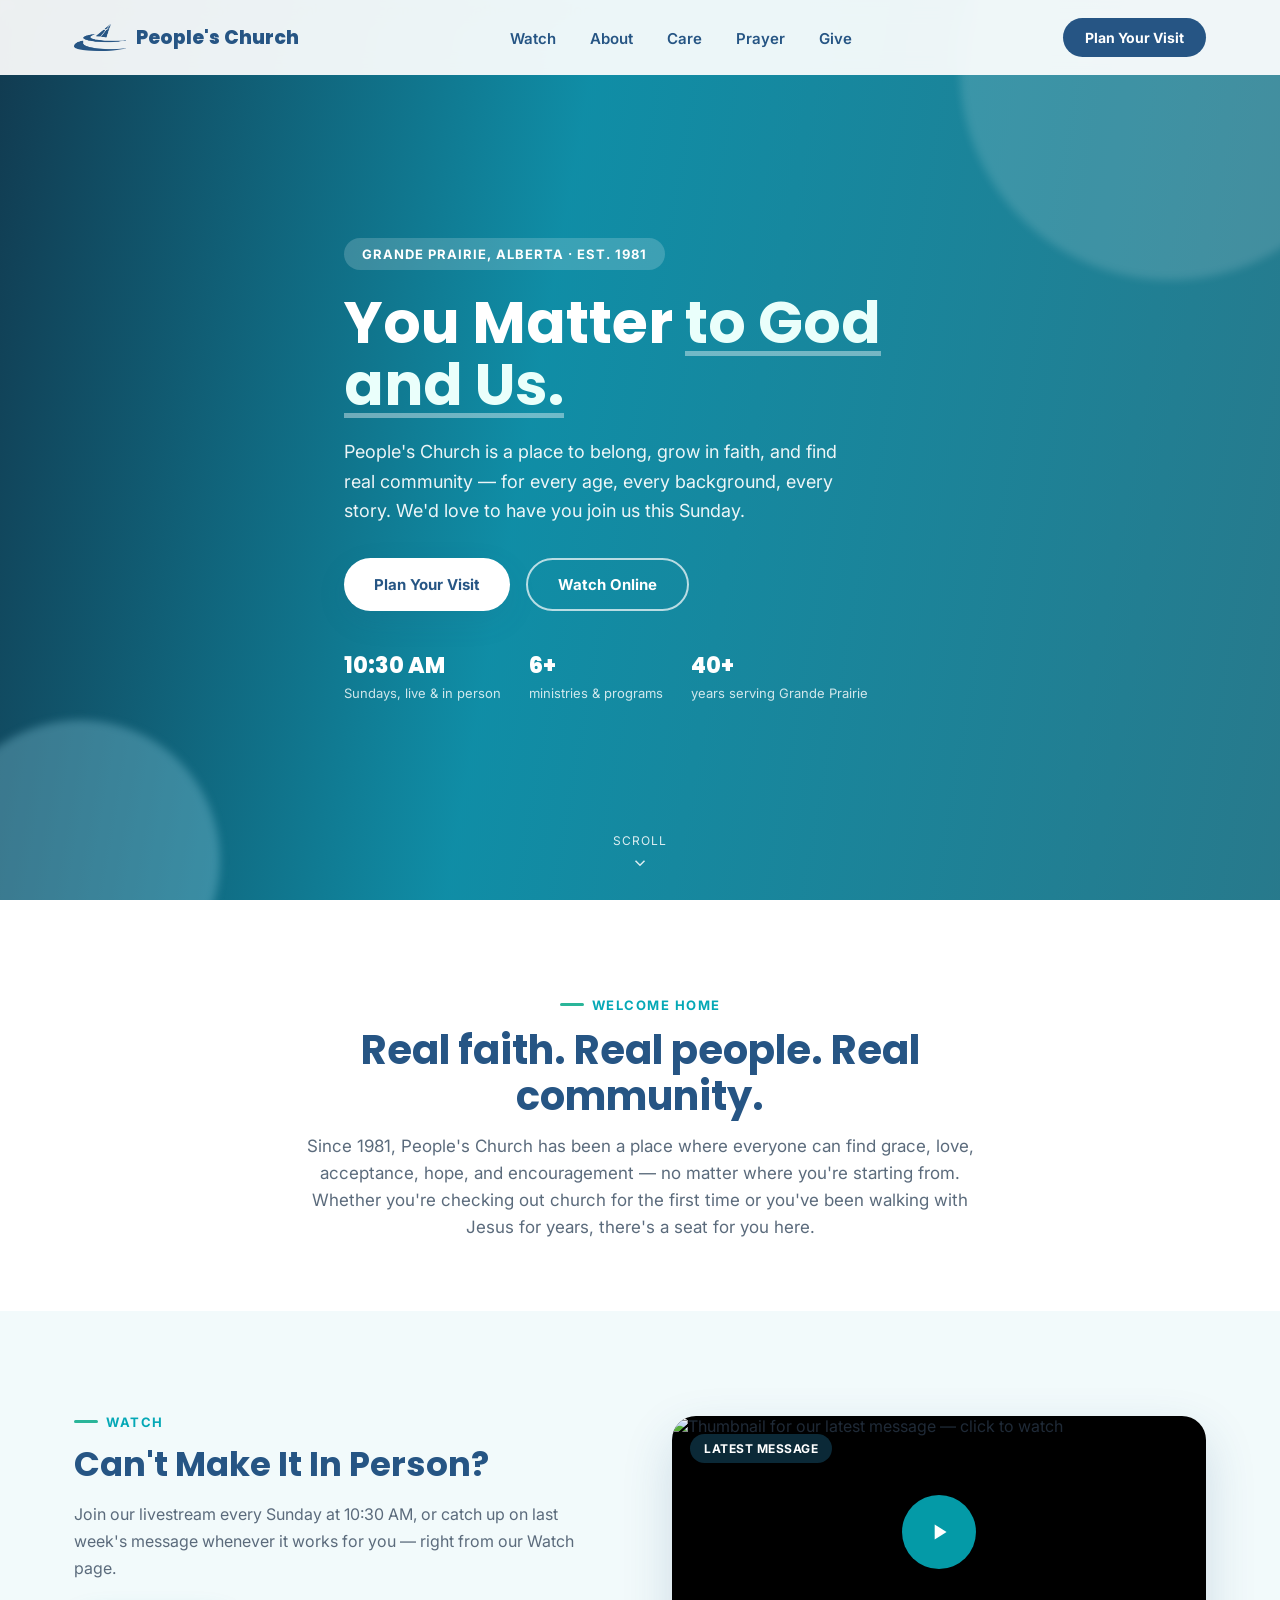
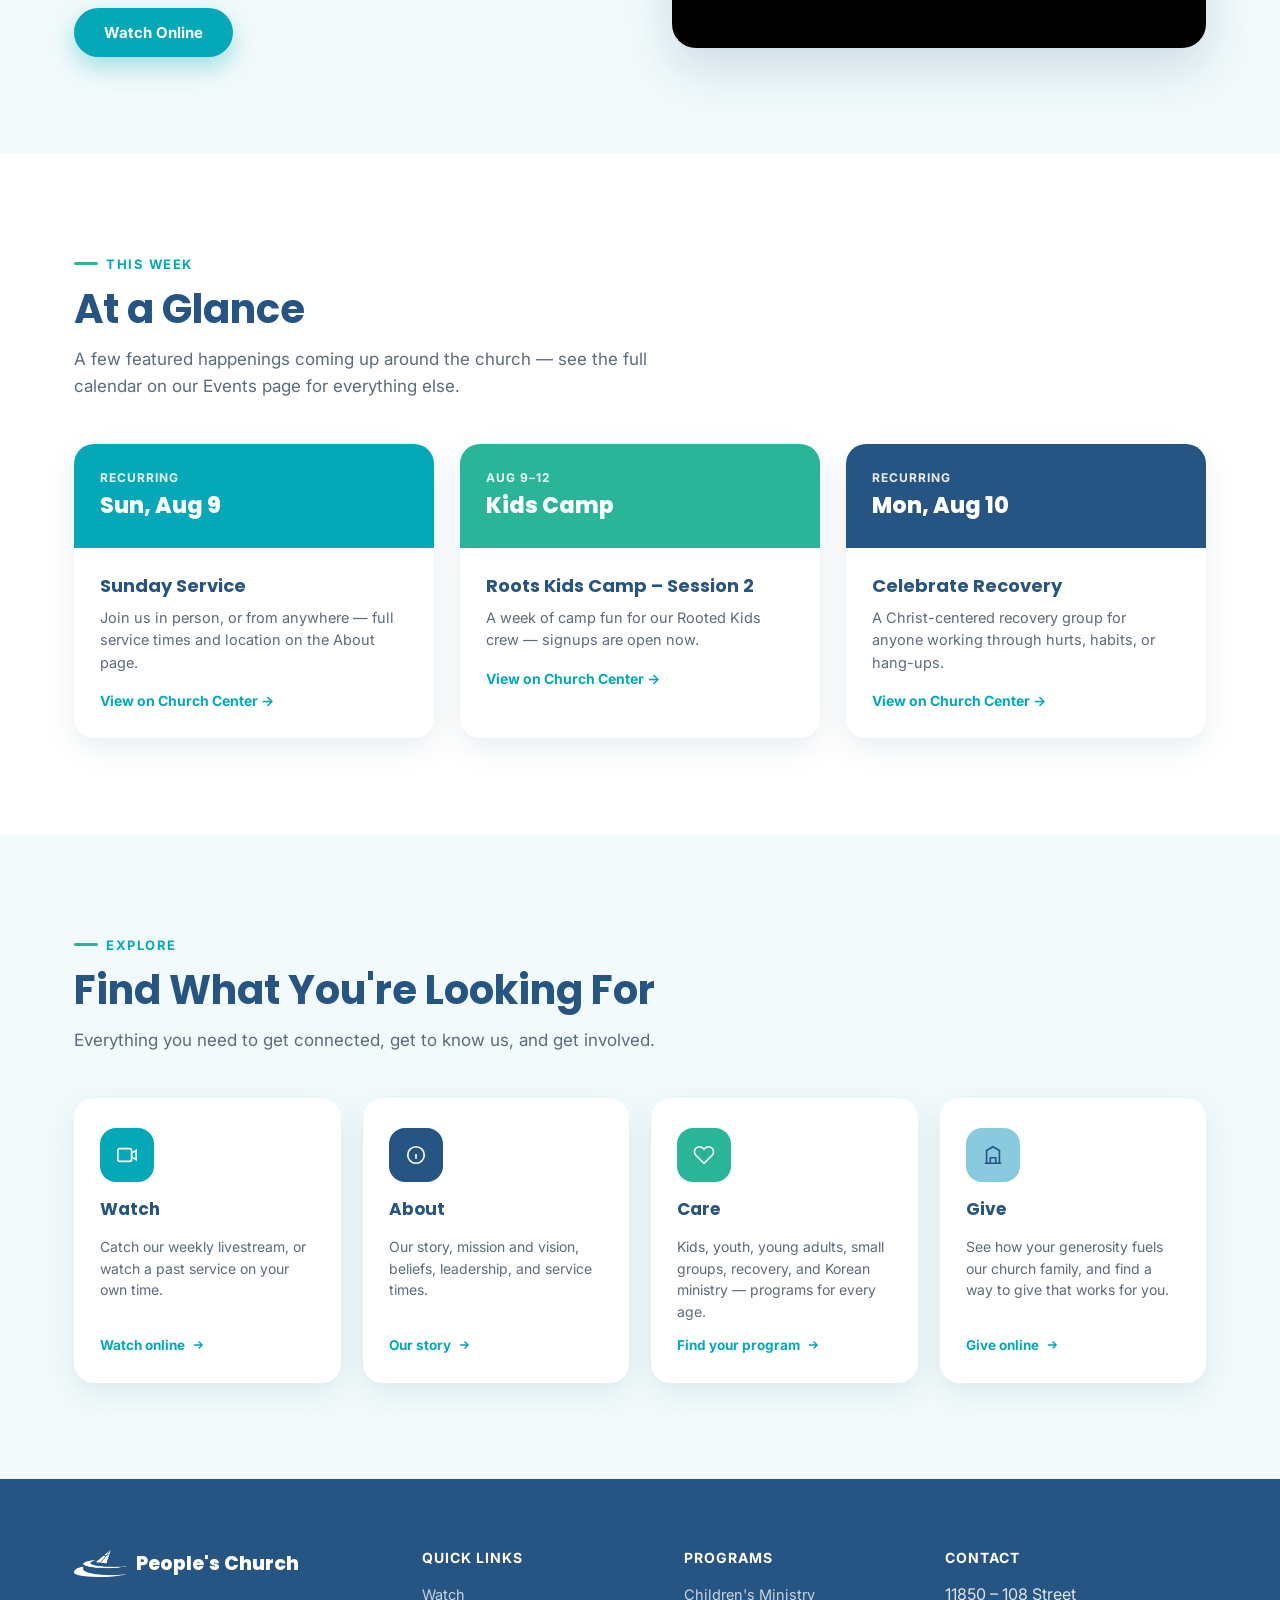
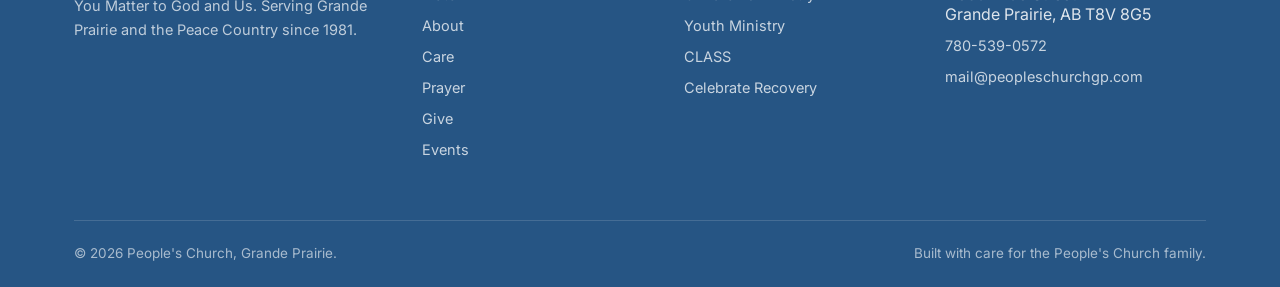
==== index.html @ 49598e31 "Initial commit: People's Church website - 11 pages: Home, About, Watch, Care, Children's Ministry, N" ====
<!DOCTYPE html>
<html lang="en">
<head>
<meta charset="UTF-8">
<meta name="viewport" content="width=device-width, initial-scale=1.0">
<title>People's Church | Grande Prairie, AB</title>
<meta name="description" content="People's Church, Grande Prairie AB — You Matter to God and Us. Join us Sundays at 10:30 AM.">
<link rel="icon" type="image/png" href="assets/img/favicon-64.png">
<link rel="preconnect" href="https://fonts.googleapis.com">
<link rel="preconnect" href="https://fonts.gstatic.com" crossorigin>
<link href="https://fonts.googleapis.com/css2?family=Poppins:wght@600;700;800&family=Inter:wght@400;500;600;700&display=swap" rel="stylesheet">
<link rel="stylesheet" href="styles.css">
<script src="https://js.churchcenter.com/modal/v1"></script>
</head>
<body>

<!-- ================= HEADER ================= -->
<header id="siteHeader">
  <div class="nav-inner">
    <a href="index.html" class="logo"><span class="logo-mark"><img src="assets/img/logo-navy.png" alt="People's Church logo"></span>People's Church</a>
    <nav id="siteNav">
      <ul>
        <li><a class="nav-link" href="watch.html">Watch</a></li>
        <li><a class="nav-link" href="about.html">About</a></li>
        <li><a class="nav-link" href="care.html">Care</a></li>
        <li><a class="nav-link" href="https://peoples.churchcenter.com/people/forms/3387" data-open-in-church-center-modal="true">Prayer</a></li>
        <li><a class="nav-link" href="giving.html">Give</a></li>
      </ul>
    </nav>
    <div class="nav-cta">
      <a href="about.html#services" class="btn btn-nav">Plan Your Visit</a>
      <button class="menu-toggle" id="menuToggle" aria-label="Toggle menu"><span></span><span></span><span></span></button>
    </div>
  </div>
</header>

<!-- ================= HERO ================= -->
<section class="hero" id="home">
  <!-- Background media: a free stock photo of a diverse, mixed-age community gathering for now.
       Photo by Helena Jankovičová Kováčová / Pexels (free to use, no attribution required) — swap
       for a real congregation photo whenever you have one. Drop a real clip at
       assets/video/hero-loop.mp4 and it will autoplay on top of the photo automatically. -->
  <div class="hero-media">
    <img class="hero-photo" src="https://images.pexels.com/photos/31874025/pexels-photo-31874025.jpeg?auto=compress&amp;cs=tinysrgb&amp;w=1920" alt="A diverse group of people of all ages enjoying a community gathering outdoors" loading="eager">
    <video class="hero-video" id="heroVideo" autoplay muted loop playsinline poster="">
      <source src="assets/video/hero-loop.mp4" type="video/mp4">
    </video>
    <div class="hero-scrim"></div>
  </div>

  <div class="wrap hero-inner">
    <div class="reveal in">
      <span class="hero-tag">Grande Prairie, Alberta &middot; Est. 1981</span>
      <h1>You Matter <span>to God and Us.</span></h1>
      <p>People's Church is a place to belong, grow in faith, and find real community — for every age, every background, every story. We'd love to have you join us this Sunday.</p>
      <div class="hero-actions">
        <a href="about.html#services" class="btn btn-primary">Plan Your Visit</a>
        <a href="watch.html" class="btn btn-outline">Watch Online</a>
      </div>
      <div class="hero-meta">
        <div><span class="num">10:30 AM</span><span class="lbl">Sundays, live &amp; in person</span></div>
        <div><span class="num">6+</span><span class="lbl">ministries &amp; programs</span></div>
        <div><span class="num">40+</span><span class="lbl">years serving Grande Prairie</span></div>
      </div>
    </div>
  </div>
  <a href="#welcome" class="scroll-cue"><span>Scroll</span>
    <svg width="18" height="18" viewBox="0 0 24 24" fill="none" stroke="currentColor" stroke-width="2"><path d="M6 9l6 6 6-6"/></svg>
  </a>
</section>

<!-- ================= WELCOME ================= -->
<section class="welcome" id="welcome">
  <div class="wrap section-head center reveal">
    <span class="kicker">Welcome Home</span>
    <h2>Real faith. Real people. Real community.</h2>
    <p>Since 1981, People's Church has been a place where everyone can find grace, love, acceptance, hope, and encouragement — no matter where you're starting from. Whether you're checking out church for the first time or you've been walking with Jesus for years, there's a seat for you here.</p>
  </div>
</section>

<!-- ================= WATCH TEASER ================= -->
<section class="watch-teaser" id="watch-teaser">
  <div class="wrap program-grid">
    <div class="reveal">
      <span class="kicker">Watch</span>
      <h2 style="font-size:clamp(26px,3.4vw,34px); margin-bottom:16px; line-height:1.2;">Can't Make It In Person?</h2>
      <p style="color:var(--gray); font-size:16px; line-height:1.7; margin-bottom:26px;">Join our livestream every Sunday at 10:30 AM, or catch up on last week's message whenever it works for you — right from our Watch page.</p>
      <a href="watch.html" class="btn btn-solid">Watch Online</a>
    </div>
    <a href="watch.html" class="watch-thumb reveal" aria-label="Watch our latest message">
      <span class="badge">Latest Message</span>
      <img src="https://i.ytimg.com/vi/SthOn0y4laY/mqdefault.jpg" alt="Thumbnail for our latest message — click to watch">
      <span class="play"><svg width="26" height="26" viewBox="0 0 24 24" fill="white" stroke="none"><path d="M8 5v14l11-7z"/></svg></span>
    </a>
  </div>
</section>

<!-- ================= THIS WEEK AT A GLANCE ================= -->
<section class="events" id="this-week">
  <div class="wrap">
    <div class="section-head reveal">
      <span class="kicker">This Week</span>
      <h2>At a Glance</h2>
      <p>A few featured happenings coming up around the church — see the full calendar on our Events page for everything else.</p>
    </div>
    <div class="event-grid">
      <a class="event-card reveal" href="https://peoples.churchcenter.com/calendar/event/200147995" target="_blank" rel="noopener" style="display:block;">
        <div class="event-date" style="background:var(--teal)">
          <span class="freq">Recurring</span>
          <span class="when">Sun, Aug 9</span>
        </div>
        <div class="event-body">
          <h4>Sunday Service</h4>
          <p>Join us in person, or from anywhere — full service times and location on the About page.</p>
          <span>View on Church Center &rarr;</span>
        </div>
      </a>
      <a class="event-card reveal" href="https://peoples.churchcenter.com/registrations/events/3476493" target="_blank" rel="noopener" style="display:block;">
        <div class="event-date" style="background:var(--teal-green)">
          <span class="freq">Aug 9&ndash;12</span>
          <span class="when">Kids Camp</span>
        </div>
        <div class="event-body">
          <h4>Roots Kids Camp &ndash; Session 2</h4>
          <p>A week of camp fun for our Rooted Kids crew &mdash; signups are open now.</p>
          <span>View on Church Center &rarr;</span>
        </div>
      </a>
      <a class="event-card reveal" href="https://peoples.churchcenter.com/calendar/event/163210600" target="_blank" rel="noopener" style="display:block;">
        <div class="event-date" style="background:var(--navy)">
          <span class="freq">Recurring</span>
          <span class="when">Mon, Aug 10</span>
        </div>
        <div class="event-body">
          <h4>Celebrate Recovery</h4>
          <p>A Christ-centered recovery group for anyone working through hurts, habits, or hang-ups.</p>
          <span>View on Church Center &rarr;</span>
        </div>
      </a>
    </div>
  </div>
</section>

<!-- ================= EXPLORE MORE ================= -->
<section class="teasers" id="explore">
  <div class="wrap">
    <div class="section-head reveal">
      <span class="kicker">Explore</span>
      <h2>Find What You're Looking For</h2>
      <p>Everything you need to get connected, get to know us, and get involved.</p>
    </div>
    <div class="teaser-grid">
      <a href="watch.html" class="teaser-card reveal">
        <div class="icon-badge" style="background:var(--teal)">
          <svg width="22" height="22" viewBox="0 0 24 24" fill="none" stroke="white" stroke-width="1.8"><rect x="2" y="5" width="15" height="14" rx="2"/><path d="M17 10l5-3v10l-5-3"/></svg>
        </div>
        <h4>Watch</h4>
        <p>Catch our weekly livestream, or watch a past service on your own time.</p>
        <span class="go">Watch online <svg width="14" height="14" viewBox="0 0 24 24" fill="none" stroke="currentColor" stroke-width="2.5"><path d="M5 12h14M13 6l6 6-6 6"/></svg></span>
      </a>
      <a href="about.html" class="teaser-card reveal">
        <div class="icon-badge" style="background:var(--navy)">
          <svg width="22" height="22" viewBox="0 0 24 24" fill="none" stroke="white" stroke-width="1.8"><circle cx="12" cy="12" r="9"/><path d="M12 16v-5M12 8h.01"/></svg>
        </div>
        <h4>About</h4>
        <p>Our story, mission and vision, beliefs, leadership, and service times.</p>
        <span class="go">Our story <svg width="14" height="14" viewBox="0 0 24 24" fill="none" stroke="currentColor" stroke-width="2.5"><path d="M5 12h14M13 6l6 6-6 6"/></svg></span>
      </a>
      <a href="care.html" class="teaser-card reveal">
        <div class="icon-badge" style="background:var(--teal-green)">
          <svg width="22" height="22" viewBox="0 0 24 24" fill="none" stroke="white" stroke-width="1.8"><path d="M20.8 4.6a5.5 5.5 0 0 0-7.8 0L12 5.6l-1-1a5.5 5.5 0 0 0-7.8 7.8l1 1L12 21l7.8-7.6 1-1a5.5 5.5 0 0 0 0-7.8z"/></svg>
        </div>
        <h4>Care</h4>
        <p>Kids, youth, young adults, small groups, recovery, and Korean ministry — programs for every age.</p>
        <span class="go">Find your program <svg width="14" height="14" viewBox="0 0 24 24" fill="none" stroke="currentColor" stroke-width="2.5"><path d="M5 12h14M13 6l6 6-6 6"/></svg></span>
      </a>
      <a href="giving.html" class="teaser-card reveal">
        <div class="icon-badge" style="background:var(--sky); color:var(--navy);">
          <svg width="22" height="22" viewBox="0 0 24 24" fill="none" stroke="var(--navy)" stroke-width="1.8"><path d="M3 21h18M5 21V7l7-4 7 4v14M9 21v-6h6v6"/></svg>
        </div>
        <h4>Give</h4>
        <p>See how your generosity fuels our church family, and find a way to give that works for you.</p>
        <span class="go">Give online <svg width="14" height="14" viewBox="0 0 24 24" fill="none" stroke="currentColor" stroke-width="2.5"><path d="M5 12h14M13 6l6 6-6 6"/></svg></span>
      </a>
    </div>
  </div>
</section>

<!-- ================= FOOTER ================= -->
<footer>
  <div class="wrap">
    <div class="footer-grid">
      <div>
        <div class="footer-logo"><span class="logo-mark"><img src="assets/img/logo-white.png" alt="People's Church logo"></span>People's Church</div>
        <p>You Matter to God and Us. Serving Grande Prairie and the Peace Country since 1981.</p>
      </div>
      <div>
        <h5>Quick Links</h5>
        <ul>
          <li><a href="watch.html">Watch</a></li>
          <li><a href="about.html">About</a></li>
          <li><a href="care.html">Care</a></li>
          <li><a href="https://peoples.churchcenter.com/people/forms/3387" data-open-in-church-center-modal="true">Prayer</a></li>
          <li><a href="giving.html">Give</a></li>
          <li><a href="events.html">Events</a></li>
        </ul>
      </div>
      <div>
        <h5>Programs</h5>
        <ul>
          <li><a href="children.html">Children's Ministry</a></li>
          <li><a href="nextgen.html#youth">Youth Ministry</a></li>
          <li><a href="class.html">CLASS</a></li>
          <li><a href="recovery.html">Celebrate Recovery</a></li>
        </ul>
      </div>
      <div>
        <h5>Contact</h5>
        <ul>
          <li>11850 &ndash; 108 Street<br>Grande Prairie, AB T8V 8G5</li>
          <li><a href="tel:+17805390572">780-539-0572</a></li>
          <li><a href="mailto:mail@peopleschurchgp.com">mail@peopleschurchgp.com</a></li>
        </ul>
      </div>
    </div>
    <div class="footer-bottom">
      <span class="year"></span>
      <span>Built with care for the People's Church family.</span>
    </div>
  </div>
</footer>

<button class="totop" id="toTop" aria-label="Back to top">
  <svg width="18" height="18" viewBox="0 0 24 24" fill="none" stroke="white" stroke-width="2"><path d="M18 15l-6-6-6 6"/></svg>
</button>

<script src="main.js"></script>
</body>
</html>
---- styles.css ----
/* =========================================================
   People's Church — shared design system
   Used by: index.html, watch.html, about.html, care.html, giving.html
   ========================================================= */
:root{
  --teal:#05A8B6;
  --teal-green:#2AB599;
  --sky:#8ACADF;
  --navy:#265584;
  --black:#000000;
  --white:#FFFFFF;
  --ink:#1f2a37;
  --gray:#5b6b7c;
  --bg-tint:#F2FAFB;
  --sky-tint: rgba(138,202,223,0.18);
  --radius: 20px;
  --shadow: 0 10px 30px rgba(38,85,132,0.10);
  --shadow-lg: 0 20px 50px rgba(38,85,132,0.18);
}
*{box-sizing:border-box; margin:0; padding:0;}
html{scroll-behavior:smooth;}
body{
  font-family:'Inter', sans-serif;
  color:var(--ink);
  background:var(--white);
  overflow-x:hidden;
}
h1,h2,h3,h4{font-family:'Poppins', sans-serif; color:var(--navy);}
a{text-decoration:none; color:inherit;}
ul{list-style:none;}
img,svg{display:block;}
.wrap{max-width:1180px; margin:0 auto; padding:0 24px;}
.kicker{
  display:inline-flex; align-items:center; gap:8px;
  font-family:'Inter'; font-weight:700; font-size:13px; letter-spacing:1.5px;
  text-transform:uppercase; color:var(--teal); margin-bottom:14px;
}
.kicker::before{content:""; width:24px; height:3px; background:var(--teal-green); border-radius:2px; display:inline-block;}
.section-head{max-width:640px; margin-bottom:44px;}
.section-head.center{margin-left:auto; margin-right:auto; text-align:center;}
.section-head h2{font-size:clamp(28px,4vw,40px); line-height:1.15; margin-bottom:14px;}
.section-head p{color:var(--gray); font-size:17px; line-height:1.6;}
section{position:relative;}
.btn{
  display:inline-flex; align-items:center; justify-content:center; gap:8px;
  padding:15px 30px; border-radius:100px; font-weight:700; font-size:15px;
  cursor:pointer; border:none; transition:transform .2s ease, box-shadow .2s ease, background .2s ease;
  font-family:'Inter';
}
.btn:hover{transform:translateY(-2px);}
.btn-primary{background:var(--white); color:var(--navy); box-shadow:var(--shadow);}
.btn-primary:hover{box-shadow:var(--shadow-lg);}
.btn-outline{background:transparent; color:var(--white); border:2px solid rgba(255,255,255,0.7);}
.btn-outline:hover{background:rgba(255,255,255,0.15);}
.btn-solid{background:var(--teal); color:var(--white); box-shadow:0 10px 24px rgba(5,168,182,0.35);}
.btn-solid:hover{background:var(--teal-green);}
.btn-ghost{background:var(--sky-tint); color:var(--navy);}
.btn-ghost:hover{background:var(--sky);}

/* ---------- HEADER ---------- */
header{
  position:fixed; top:0; left:0; right:0; z-index:1000;
  background:rgba(255,255,255,0.92); backdrop-filter:blur(10px);
  transition:box-shadow .3s ease, padding .3s ease;
  padding:18px 0;
}
header.scrolled{box-shadow:0 4px 24px rgba(38,85,132,0.10); padding:12px 0;}
.nav-inner{display:flex; align-items:center; justify-content:space-between; max-width:1180px; margin:0 auto; padding:0 24px;}
.logo{display:flex; align-items:center; gap:10px; font-family:'Poppins'; font-weight:800; font-size:19px; color:var(--navy);}
.logo-mark{
  width:52px; height:27px;
  display:flex; align-items:center; justify-content:center;
  flex-shrink:0;
}
.logo-mark img{width:100%; height:100%; object-fit:contain; display:block;}
nav ul{display:flex; gap:34px; align-items:center;}
nav a.nav-link{font-weight:600; font-size:15px; color:var(--navy); position:relative; padding:6px 0;}
nav a.nav-link::after{content:""; position:absolute; left:0; bottom:0; width:0; height:2px; background:var(--teal); transition:width .25s ease;}
nav a.nav-link:hover::after, nav a.nav-link.active::after{width:100%;}
nav a.nav-link.active{color:var(--teal);}
.nav-cta{display:flex; align-items:center; gap:16px;}
.nav-cta .btn{padding:11px 22px; font-size:14px;}
.btn-nav{background:var(--navy); color:white;}
.btn-nav:hover{background:var(--teal);}
.menu-toggle{display:none; flex-direction:column; gap:5px; background:none; border:none; cursor:pointer; padding:6px;}
.menu-toggle span{width:24px; height:2.5px; background:var(--navy); border-radius:2px; transition:.3s;}

/* ---------- HERO (home) ---------- */
.hero{
  min-height:100vh; display:flex; align-items:center;
  background:linear-gradient(150deg, var(--teal) 0%, var(--teal-green) 55%, #1c9e8c 100%);
  position:relative; overflow:hidden; padding:140px 0 100px;
}
.hero::before, .hero::after{
  content:""; position:absolute; border-radius:50%;
  background:rgba(255,255,255,0.14); filter:blur(4px); z-index:1;
}
.hero::before{width:420px; height:420px; top:-140px; right:-100px;}
.hero::after{width:280px; height:280px; bottom:-100px; left:-60px; background:rgba(138,202,223,0.35);}

/* Full-bleed hero media: real photo by default, video loop layers on top if provided */
.hero-media{position:absolute; inset:0; z-index:0; overflow:hidden; background:var(--navy);}
.hero-photo{
  position:absolute; inset:0; width:100%; height:100%; object-fit:cover; object-position:center 30%;
}
.hero-video{
  position:absolute; inset:0; width:100%; height:100%; object-fit:cover;
  opacity:0; transition:opacity 1s ease;
}
.hero-video.is-playing{opacity:1;}
.hero-scrim{
  position:absolute; inset:0; z-index:1;
  background:linear-gradient(100deg, rgba(15,55,74,0.90) 0%, rgba(5,168,182,0.68) 42%, rgba(42,181,153,0.38) 100%);
}
.hero-inner{position:relative; z-index:2; max-width:640px;}
.hero-tag{
  display:inline-block; background:rgba(255,255,255,0.18); color:white; font-weight:700;
  font-size:13px; letter-spacing:1px; text-transform:uppercase; padding:8px 18px; border-radius:100px; margin-bottom:22px;
}
.hero h1{color:white; font-size:clamp(38px,5.5vw,58px); line-height:1.08; margin-bottom:20px;}
.hero h1 span{color:#eafffb; text-decoration:underline; text-decoration-color:rgba(255,255,255,0.4); text-underline-offset:8px;}
.hero p{color:rgba(255,255,255,0.92); font-size:18px; line-height:1.65; margin-bottom:32px; max-width:520px;}
.hero-actions{display:flex; gap:16px; flex-wrap:wrap; margin-bottom:38px;}
.hero-meta{display:flex; gap:28px; flex-wrap:wrap;}
.hero-meta div{color:white;}
.hero-meta .num{font-family:'Poppins'; font-weight:800; font-size:22px; display:block;}
.hero-meta .lbl{font-size:13px; color:rgba(255,255,255,0.8);}
.scroll-cue{
  position:absolute; bottom:28px; left:50%; transform:translateX(-50%); z-index:2;
  color:white; opacity:.85; display:flex; flex-direction:column; align-items:center; gap:6px;
  font-size:12px; letter-spacing:1px; text-transform:uppercase; animation:bob 2.2s ease-in-out infinite;
}
@keyframes bob{0%,100%{transform:translateX(-50%) translateY(0);} 50%{transform:translateX(-50%) translateY(8px);}}

/* ---------- PAGE HERO (sub-pages: Watch/About/Care/Giving) ---------- */
.page-hero{
  background:linear-gradient(140deg, var(--navy) 0%, var(--teal) 100%);
  padding:170px 0 90px; color:white; position:relative; overflow:hidden; text-align:center;
}
.page-hero::before{
  content:""; position:absolute; width:360px; height:360px; border-radius:50%;
  background:rgba(255,255,255,0.10); top:-160px; right:-80px;
}
.page-hero::after{
  content:""; position:absolute; width:240px; height:240px; border-radius:50%;
  background:rgba(138,202,223,0.25); bottom:-120px; left:-60px;
}
.page-hero .breadcrumb{
  position:relative; z-index:2; font-size:13px; color:rgba(255,255,255,0.75); margin-bottom:18px;
  display:flex; gap:8px; justify-content:center; align-items:center;
}
.page-hero .breadcrumb a:hover{color:white;}
.page-hero .kicker{color:var(--sky); justify-content:center; position:relative; z-index:2;}
.page-hero .kicker::before{background:var(--sky);}
.page-hero h1{color:white; font-size:clamp(34px,5vw,52px); margin-bottom:16px; position:relative; z-index:2;}
.page-hero p{max-width:600px; margin:0 auto; color:rgba(255,255,255,0.9); font-size:17px; line-height:1.65; position:relative; z-index:2;}
.page-hero.photo::before, .page-hero.photo::after{display:none;}
.page-hero-photo{
  position:absolute; inset:0; width:100%; height:100%; object-fit:cover; object-position:center 38%; z-index:0;
}
.page-hero-scrim{
  position:absolute; inset:0; z-index:1;
  background:linear-gradient(140deg, rgba(15,45,66,0.90) 0%, rgba(5,168,182,0.72) 48%, rgba(5,168,182,0.32) 100%);
}
.page-hero .program-logo{
  width:88px; height:auto; margin:0 auto 20px; display:block; position:relative; z-index:2;
}

/* ---------- WATCH TEASER (home) ---------- */
.watch-teaser{padding:96px 0; background:var(--bg-tint);}
.watch-thumb{
  position:relative; border-radius:24px; overflow:hidden; aspect-ratio:2.3/1; display:block;
  box-shadow:var(--shadow-lg); background:#000;
}
.watch-thumb img{width:100%; height:100%; object-fit:cover; object-position:center 68%; display:block; transition:transform .4s ease;}
.watch-thumb:hover img{transform:scale(1.04);}
.watch-thumb .play{
  position:absolute; top:50%; left:50%; transform:translate(-50%,-50%);
  width:74px; height:74px; border-radius:50%; background:rgba(5,168,182,0.92); color:white;
  display:flex; align-items:center; justify-content:center; box-shadow:0 14px 30px rgba(0,0,0,0.3);
  transition:transform .25s ease, background .25s ease;
}
.watch-thumb:hover .play{transform:translate(-50%,-50%) scale(1.08); background:var(--teal-green);}
.watch-thumb .badge{
  position:absolute; top:18px; left:18px; background:rgba(15,55,74,0.75); color:white; font-size:12px;
  font-weight:700; text-transform:uppercase; letter-spacing:.5px; padding:7px 14px; border-radius:100px;
}

/* ---------- WELCOME STRIP ---------- */
.welcome{padding:90px 0 70px; text-align:center;}
.welcome .section-head{max-width:720px; margin:0 auto;}
.welcome .kicker{justify-content:center;}

/* ---------- SERVICE TIMES ---------- */
.services{background:var(--bg-tint); padding:80px 0;}
.service-grid{display:grid; grid-template-columns:repeat(2,1fr); gap:26px;}
.service-card{
  background:white; border-radius:var(--radius); padding:34px; box-shadow:var(--shadow);
  display:flex; gap:20px; align-items:flex-start; transition:transform .25s ease, box-shadow .25s ease;
}
.service-card:hover{transform:translateY(-6px); box-shadow:var(--shadow-lg);}
.icon-badge{
  width:54px; height:54px; border-radius:16px; flex-shrink:0;
  display:flex; align-items:center; justify-content:center; color:white;
}
.service-card h3{font-size:20px; margin-bottom:6px;}
.service-card .time{font-weight:700; color:var(--teal); font-size:15px; margin-bottom:8px; display:block;}
.service-card p{color:var(--gray); font-size:15px; line-height:1.55;}
.visit-strip{
  margin-top:26px; background:white; border-radius:var(--radius); box-shadow:var(--shadow);
  padding:26px 34px; display:flex; flex-wrap:wrap; gap:28px; align-items:center; justify-content:space-between;
}
.visit-strip .vi{display:flex; align-items:center; gap:12px; font-size:14.5px; color:var(--navy); font-weight:600;}
.visit-strip .vi svg{flex-shrink:0;}

/* ---------- ABOUT / MISSION ---------- */
.about{padding:100px 0;}
.about-grid{display:grid; grid-template-columns:1fr 1fr; gap:70px; align-items:center;}
.about-visual{
  border:2px dashed var(--navy); border-radius:24px; background:var(--sky-tint);
  aspect-ratio:1/1; display:flex; flex-direction:column; align-items:center; justify-content:center;
  gap:12px; color:var(--navy); text-align:center; padding:30px;
}
.about-visual .ic{width:50px; height:50px;}
.about-visual small{font-size:13px; opacity:.75; max-width:240px; line-height:1.5;}
.about-copy .bar{width:52px; height:5px; background:var(--teal-green); border-radius:3px; margin-bottom:20px;}
.about-copy h2{font-size:clamp(26px,3.4vw,34px); margin-bottom:18px; line-height:1.2;}
.about-copy p{color:var(--gray); line-height:1.7; font-size:16px; margin-bottom:18px;}
.mv-box{background:var(--bg-tint); border-left:4px solid var(--teal); padding:18px 22px; border-radius:12px; margin-bottom:16px;}
.mv-box h4{font-size:14px; text-transform:uppercase; letter-spacing:1px; color:var(--teal); margin-bottom:8px;}
.mv-box p{margin:0; font-size:15px; color:var(--ink);}

/* ---------- BELIEFS ---------- */
.beliefs{background:var(--bg-tint); padding:96px 0;}
.belief-grid{display:grid; grid-template-columns:repeat(3,1fr); gap:24px;}
.belief-card{background:white; border-radius:18px; padding:30px; box-shadow:var(--shadow); transition:transform .25s ease, box-shadow .25s ease;}
.belief-card:hover{transform:translateY(-6px); box-shadow:var(--shadow-lg);}
.belief-card .icon-badge{margin-bottom:16px;}
.belief-card h4{font-size:17px; margin-bottom:8px;}
.belief-card p{font-size:14.5px; color:var(--gray); line-height:1.6;}

/* ---------- STAFF / LEADERSHIP ---------- */
.staff{padding:96px 0;}
.staff-grid{display:grid; grid-template-columns:repeat(3,1fr); gap:28px;}
.staff-card{text-align:center;}
.staff-photo{
  aspect-ratio:1/1; border-radius:20px; border:2px dashed var(--sky); background:var(--sky-tint);
  display:flex; align-items:center; justify-content:center; color:var(--navy); margin-bottom:16px;
}
.staff-card h4{font-size:17px; margin-bottom:4px;}
.staff-card .role{color:var(--teal); font-weight:700; font-size:13px; text-transform:uppercase; letter-spacing:.5px; margin-bottom:8px; display:block;}
.staff-card p{font-size:14px; color:var(--gray); line-height:1.55;}

/* ---------- PROGRAMS INTRO BAND ---------- */
.programs-intro{
  background:linear-gradient(120deg, var(--navy), var(--teal));
  padding:80px 0; text-align:center; color:white;
}
.programs-intro .kicker{color:var(--sky); justify-content:center;}
.programs-intro .kicker::before{background:var(--sky);}
.programs-intro h2{color:white; font-size:clamp(28px,4vw,40px); margin-bottom:16px;}
.programs-intro p{color:rgba(255,255,255,0.88); max-width:600px; margin:0 auto; font-size:17px; line-height:1.6;}

/* ---------- PROGRAM BLOCKS ---------- */
.program{padding:96px 0;}
.program.alt{background:var(--bg-tint);}
.program-grid{display:grid; grid-template-columns:1fr 1fr; gap:64px; align-items:center;}
.program.reverse .program-grid{direction:rtl;}
.program.reverse .program-grid > *{direction:ltr;}
.program-visual{
  border:2px dashed; border-radius:24px; aspect-ratio:5/4;
  display:flex; flex-direction:column; align-items:center; justify-content:center;
  gap:12px; text-align:center; padding:30px;
}
.program-visual .ic{width:46px; height:46px;}
.program-visual small{font-size:12.5px; opacity:.75; max-width:230px; line-height:1.5;}
.program-visual.filled{border:none; padding:0; overflow:hidden;}
.program-visual.filled img{width:100%; height:100%; object-fit:cover; border-radius:24px;}
.program-tag{
  display:inline-flex; align-items:center; gap:8px; font-weight:700; font-size:12.5px;
  letter-spacing:.5px; text-transform:uppercase; padding:7px 16px; border-radius:100px; margin-bottom:18px;
}
.program-copy h3{font-size:clamp(24px,3vw,30px); margin-bottom:16px; line-height:1.2;}
.program-copy p{color:var(--gray); font-size:16px; line-height:1.7; margin-bottom:24px;}
.program-meta{display:flex; gap:24px; flex-wrap:wrap; margin-bottom:26px;}
.program-meta div{font-size:14px; color:var(--navy); font-weight:600; display:flex; align-items:center; gap:8px;}

/* color variants */
.c-teal .icon-badge, .c-teal .program-tag{background:var(--teal); color:white;}
.c-teal .program-visual{border-color:var(--teal); background:rgba(5,168,182,0.07); color:var(--teal);}
.c-tealgreen .icon-badge, .c-tealgreen .program-tag{background:var(--teal-green); color:white;}
.c-tealgreen .program-visual{border-color:var(--teal-green); background:rgba(42,181,153,0.07); color:var(--teal-green);}
.c-sky .icon-badge, .c-sky .program-tag{background:var(--sky); color:var(--navy);}
.c-sky .program-visual{border-color:var(--sky); background:rgba(138,202,223,0.14); color:var(--navy);}
.c-navy .icon-badge, .c-navy .program-tag{background:var(--navy); color:white;}
.c-navy .program-visual{border-color:var(--navy); background:rgba(38,85,132,0.06); color:var(--navy);}

/* ---------- TEASER / EXPLORE MORE ---------- */
.teasers{padding:96px 0; background:var(--bg-tint);}
.teaser-grid{display:grid; grid-template-columns:repeat(4,1fr); gap:22px;}
.teaser-card{
  background:white; border-radius:var(--radius); padding:30px 26px; box-shadow:var(--shadow);
  transition:transform .25s ease, box-shadow .25s ease; display:flex; flex-direction:column; gap:14px;
}
.teaser-card:hover{transform:translateY(-6px); box-shadow:var(--shadow-lg);}
.teaser-card h4{font-size:17px;}
.teaser-card p{font-size:14px; color:var(--gray); line-height:1.55; flex-grow:1;}
.teaser-card .go{font-weight:700; font-size:13.5px; color:var(--teal); display:flex; align-items:center; gap:6px;}

/* ---------- EVENTS ---------- */
.events{padding:96px 0;}
.event-grid{display:grid; grid-template-columns:repeat(3,1fr); gap:26px;}
.event-card{
  background:white; border-radius:var(--radius); box-shadow:var(--shadow); overflow:hidden;
  transition:transform .25s ease, box-shadow .25s ease; text-decoration:none; color:inherit;
}
.event-card:hover{transform:translateY(-6px); box-shadow:var(--shadow-lg);}
.event-date{
  padding:26px; color:white; display:flex; flex-direction:column; align-items:flex-start; gap:4px;
}
.event-date .freq{font-size:12px; text-transform:uppercase; letter-spacing:1px; font-weight:700; opacity:.9;}
.event-date .when{font-family:'Poppins'; font-weight:800; font-size:22px;}
.event-body{padding:24px 26px 28px;}
.event-body h4{font-size:18px; margin-bottom:8px;}
.event-body p{color:var(--gray); font-size:14.5px; line-height:1.55; margin-bottom:16px;}
.event-body a, .event-body span{font-weight:700; color:var(--teal); font-size:14px; display:inline-block;}

/* ---------- WATCH HERO (live stream featured in header) ---------- */
.watch-hero-feature{padding:64px 0 100px; background:var(--bg-tint);}
.watch-hero-grid{display:grid; grid-template-columns:1.7fr 1fr; gap:28px; align-items:start;}
.watch-hero-video{background:#000; border-radius:24px; overflow:hidden; box-shadow:var(--shadow-lg);}
.watch-hero-video .video-embed{border:0; border-radius:0; aspect-ratio:16/9;}
.watch-hero-caption{background:white; padding:26px 30px 28px;}
.live-badge{
  display:inline-flex; align-items:center; gap:8px; font-size:12.5px; font-weight:700; text-transform:uppercase;
  letter-spacing:.5px; color:#e0453c; margin-bottom:10px;
}
.live-badge .dot{width:9px; height:9px; border-radius:50%; background:#e0453c; animation:pulseLive 1.8s infinite;}
@keyframes pulseLive{0%{box-shadow:0 0 0 0 rgba(224,69,60,0.5);} 70%{box-shadow:0 0 0 8px rgba(224,69,60,0);} 100%{box-shadow:0 0 0 0 rgba(224,69,60,0);}}
.watch-hero-caption h2{font-size:22px; margin-bottom:8px;}
.watch-hero-caption p{color:var(--gray); font-size:14.5px; line-height:1.6; margin-bottom:20px;}
.watch-hero-actions{display:flex; gap:14px; flex-wrap:wrap;}
.watch-hero-side{background:white; border-radius:24px; box-shadow:var(--shadow); padding:26px;}
.watch-hero-side h3{font-size:16px; margin-bottom:18px;}
.recent-item{display:flex; gap:14px; align-items:center; text-decoration:none; color:inherit; padding-bottom:16px; margin-bottom:16px; border-bottom:1px solid #eef2f4;}
.recent-item:last-of-type{border-bottom:0; margin-bottom:0; padding-bottom:0;}
.recent-thumb{width:96px; flex-shrink:0; aspect-ratio:2.3/1; border-radius:10px; overflow:hidden; background:#000;}
.recent-thumb img{width:100%; height:100%; object-fit:cover; object-position:center 68%; display:block;}
.recent-item h5{font-size:14px; line-height:1.35; margin-bottom:4px;}
.recent-item span{font-size:12px; color:var(--gray);}
.recent-viewall{display:block; text-align:center; margin-top:20px; font-weight:700; font-size:13.5px; color:var(--teal); text-decoration:none;}
@media (max-width:900px){
  .watch-hero-grid{grid-template-columns:1fr;}
}

/* ---------- VIDEO / WATCH ---------- */
.watch-feature{padding:100px 0;}
.video-embed{
  border:2px dashed var(--navy); border-radius:24px; background:var(--bg-tint);
  aspect-ratio:16/9; display:flex; flex-direction:column; align-items:center; justify-content:center;
  gap:14px; color:var(--navy); text-align:center; padding:30px; position:relative;
}
.video-embed .play{
  width:70px; height:70px; border-radius:50%; background:var(--teal); color:white;
  display:flex; align-items:center; justify-content:center; box-shadow:0 10px 26px rgba(5,168,182,0.4);
}
.video-embed small{font-size:13px; opacity:.75; max-width:280px; line-height:1.5;}
.video-embed.filled{
  display:block; position:relative; border:0; padding:0; background:#000; overflow:hidden;
}
.video-embed.filled iframe{position:absolute; inset:0; width:100%; height:100%; border:0; display:block;}
.watch-options{background:var(--bg-tint); padding:96px 0;}
.watch-grid{display:grid; grid-template-columns:repeat(3,1fr); gap:26px;}
.watch-card{background:white; border-radius:var(--radius); padding:32px; box-shadow:var(--shadow); text-align:center; transition:transform .25s ease, box-shadow .25s ease;}
.watch-card:hover{transform:translateY(-6px); box-shadow:var(--shadow-lg);}
.watch-card .icon-badge{margin:0 auto 18px;}
.watch-card h4{font-size:18px; margin-bottom:8px;}
.watch-card p{font-size:14.5px; color:var(--gray); line-height:1.6; margin-bottom:18px;}
.archive{padding:96px 0;}
.archive-grid{display:grid; grid-template-columns:repeat(3,1fr); gap:24px;}
.archive-card{border-radius:18px; overflow:hidden; box-shadow:var(--shadow); transition:transform .25s ease, box-shadow .25s ease; display:block; text-decoration:none; color:inherit;}
.archive-card:hover{transform:translateY(-6px); box-shadow:var(--shadow-lg);}
.archive-thumb{
  aspect-ratio:2.3/1; background:linear-gradient(135deg, var(--sky-tint), var(--bg-tint));
  display:flex; align-items:center; justify-content:center; color:var(--navy); overflow:hidden;
}
.archive-thumb img{object-position:center 68%;}
.archive-body{padding:18px 20px 22px; background:white;}
.archive-body span{font-size:12px; text-transform:uppercase; letter-spacing:.5px; color:var(--teal); font-weight:700;}
.archive-body h4{font-size:16px; margin:6px 0 4px;}
.archive-body p{font-size:13.5px; color:var(--gray);}

/* ---------- CLASS TABS ---------- */
.class-tabs{padding:90px 0 100px;}
.class-tablist{display:flex; gap:6px; flex-wrap:wrap; border-bottom:2px solid #e6eef2;}
.class-tab{
  padding:16px 26px; background:none; border:none; cursor:pointer; font-family:'Inter'; text-align:left;
  border-bottom:3px solid transparent; margin-bottom:-2px; transition:.2s; display:flex; flex-direction:column; gap:3px;
}
.class-tab .num{font-family:'Poppins'; font-weight:700; font-size:15px; color:var(--gray);}
.class-tab .lbl{font-size:11px; font-weight:700; text-transform:uppercase; letter-spacing:.6px; color:var(--gray); opacity:.75;}
.class-tab:hover .num{color:var(--navy);}
.class-tab.active .num{color:var(--navy);}
.class-tab.active{border-bottom-color:var(--teal);}
.class-panels{background:var(--bg-tint); border-radius:0 24px 24px 24px; box-shadow:var(--shadow);}
.class-panel{display:none; padding:50px;}
.class-panel.active{display:block;}
@media (max-width:760px){
  .class-tab{padding:14px 16px;}
  .class-panel{padding:30px 24px;}
}

/* ---------- CALENDAR (Events page) ---------- */
.calendar-section{padding:90px 0 110px;}
.calendar-card{background:white; border-radius:var(--radius); box-shadow:var(--shadow); padding:40px;}
@media (max-width:760px){
  .calendar-card{padding:22px;}
}

/* ---------- PRAYER / CARE FORM ---------- */
.prayer{background:var(--bg-tint); padding:100px 0;}
.prayer-grid{display:grid; grid-template-columns:1fr 1fr; gap:60px; align-items:center;}
.prayer-form{background:white; border-radius:var(--radius); box-shadow:var(--shadow); padding:36px;}
.prayer-form .field{margin-bottom:18px;}
.prayer-form label{display:block; font-size:13.5px; font-weight:700; color:var(--navy); margin-bottom:7px;}
.prayer-form input, .prayer-form textarea, .prayer-form select{
  width:100%; padding:13px 15px; border-radius:12px; border:1.5px solid #dfe8ee; font-family:'Inter'; font-size:14.5px;
  color:var(--ink); background:var(--bg-tint);
}
.prayer-form input:focus, .prayer-form textarea:focus, .prayer-form select:focus{outline:2px solid var(--teal); border-color:var(--teal);}
.prayer-form textarea{min-height:110px; resize:vertical;}
.prayer-form .note{font-size:12.5px; color:var(--gray); margin-top:10px;}

/* ---------- GIVE ---------- */
.give{
  background:linear-gradient(120deg, var(--teal-green), var(--teal));
  padding:100px 0; text-align:center; color:white;
}
.give h2{color:white; font-size:clamp(28px,4vw,42px); margin-bottom:18px;}
.give p{max-width:560px; margin:0 auto 34px; color:rgba(255,255,255,0.92); font-size:17px; line-height:1.65;}
.give-reasons{display:grid; grid-template-columns:repeat(3,1fr); gap:20px; max-width:760px; margin:44px auto 0;}
.give-reason{background:rgba(255,255,255,0.14); border-radius:16px; padding:22px 16px; backdrop-filter:blur(3px);}
.give-reason .ic{width:30px; height:30px; margin:0 auto 10px;}
.give-reason h5{color:white; font-size:14.5px; font-weight:700; margin-bottom:4px;}
.give-reason p{font-size:12.5px; color:rgba(255,255,255,0.85); margin:0;}

/* ---------- WAYS TO GIVE / FUNDS ---------- */
.ways-give{padding:100px 0;}
.ways-grid{display:grid; grid-template-columns:repeat(3,1fr); gap:26px;}
.way-card{background:var(--bg-tint); border-radius:var(--radius); padding:32px; transition:transform .25s ease, box-shadow .25s ease;}
.way-card:hover{transform:translateY(-6px); box-shadow:var(--shadow);}
.way-card .icon-badge{margin-bottom:18px;}
.way-card h4{font-size:17px; margin-bottom:8px;}
.way-card p{font-size:14.5px; color:var(--gray); line-height:1.6;}
.funds{background:var(--bg-tint); padding:96px 0;}
.fund-grid{display:grid; grid-template-columns:repeat(3,1fr); gap:24px;}
.fund-card{background:white; border-radius:18px; padding:28px; box-shadow:var(--shadow);}
.fund-bar{height:8px; border-radius:6px; background:#e6eef2; margin:14px 0 10px; overflow:hidden;}
.fund-bar span{display:block; height:100%; border-radius:6px;}
.fund-card h4{font-size:16px; margin-bottom:4px;}
.fund-card p{font-size:13.5px; color:var(--gray); line-height:1.55;}

/* ---------- FAQ ---------- */
.faq{padding:96px 0;}
.faq-list{max-width:820px; margin:0 auto;}
.faq-item{border-bottom:1px solid #e6eef2; padding:22px 0;}
.faq-item summary{
  cursor:pointer; font-weight:700; color:var(--navy); font-size:16px; list-style:none;
  display:flex; justify-content:space-between; align-items:center; gap:16px;
}
.faq-item summary::-webkit-details-marker{display:none;}
.faq-item summary .plus{
  width:26px; height:26px; border-radius:50%; background:var(--bg-tint); color:var(--teal); flex-shrink:0;
  display:flex; align-items:center; justify-content:center; font-size:18px; font-weight:700; transition:.25s;
}
.faq-item[open] summary .plus{transform:rotate(45deg); background:var(--teal); color:white;}
.faq-item p{color:var(--gray); font-size:15px; line-height:1.65; margin-top:14px; padding-right:40px;}

/* ---------- VISIT / CONTACT ---------- */
.visit{padding:100px 0;}
.visit-grid{display:grid; grid-template-columns:1fr 1fr; gap:60px;}
.map-box{
  border:2px dashed var(--navy); border-radius:24px; background:var(--bg-tint);
  aspect-ratio:4/3.4; display:flex; flex-direction:column; align-items:center; justify-content:center;
  gap:12px; color:var(--navy); text-align:center; padding:30px;
}
.map-box .ic{width:44px; height:44px;}
.map-box.filled{
  display:block; position:relative; border:0; padding:0; background:var(--bg-tint); overflow:hidden;
}
.map-box.filled iframe{position:absolute; inset:0; width:100%; height:100%; border:0; display:block;}
.contact-list{display:flex; flex-direction:column; gap:20px; margin-bottom:34px;}
.contact-item{display:flex; gap:16px; align-items:flex-start;}
.contact-item .icon-badge{width:44px; height:44px; border-radius:13px;}
.contact-item h5{font-size:15px; margin-bottom:3px; color:var(--navy);}
.contact-item p, .contact-item a{font-size:14.5px; color:var(--gray); line-height:1.5;}
.social-row{display:flex; gap:12px;}
.social-row a{
  width:42px; height:42px; border-radius:12px; background:var(--bg-tint); color:var(--navy);
  display:flex; align-items:center; justify-content:center; transition:.2s;
}
.social-row a:hover{background:var(--teal); color:white;}

/* ---------- FOOTER ---------- */
footer{background:var(--navy); color:rgba(255,255,255,0.85); padding:70px 0 26px;}
.footer-grid{display:grid; grid-template-columns:1.4fr 1fr 1fr 1.2fr; gap:44px; margin-bottom:50px;}
.footer-logo{display:flex; align-items:center; gap:10px; font-family:'Poppins'; font-weight:800; font-size:19px; color:white; margin-bottom:16px;}
footer p{font-size:14.5px; line-height:1.65; color:rgba(255,255,255,0.7);}
footer h5{color:white; font-size:14px; text-transform:uppercase; letter-spacing:1px; margin-bottom:18px;}
footer ul li{margin-bottom:11px;}
footer ul a{font-size:14.5px; color:rgba(255,255,255,0.75); transition:.2s;}
footer ul a:hover{color:var(--sky);}
.footer-bottom{border-top:1px solid rgba(255,255,255,0.14); padding-top:24px; display:flex; justify-content:space-between; flex-wrap:wrap; gap:12px; font-size:13.5px; color:rgba(255,255,255,0.6);}

/* ---------- BACK TO TOP ---------- */
.totop{
  position:fixed; bottom:26px; right:26px; width:48px; height:48px; border-radius:50%;
  background:var(--navy); color:white; display:flex; align-items:center; justify-content:center;
  box-shadow:0 10px 24px rgba(0,0,0,0.2); opacity:0; pointer-events:none; transition:.3s; z-index:900; border:none; cursor:pointer;
}
.totop.show{opacity:1; pointer-events:auto;}
.totop:hover{background:var(--teal);}

/* ---------- REVEAL ---------- */
.reveal{opacity:0; transform:translateY(28px); transition:opacity .7s ease, transform .7s ease;}
.reveal.in{opacity:1; transform:translateY(0);}

/* ---------- RESPONSIVE ---------- */
@media (max-width:980px){
  .about-grid, .visit-grid, .prayer-grid{grid-template-columns:1fr; gap:40px;}
  .program-grid{grid-template-columns:1fr; gap:36px;}
  .program.reverse .program-grid{direction:ltr;}
  .program-visual{order:-1; aspect-ratio:16/9;}
  .service-grid{grid-template-columns:1fr;}
  .event-grid, .watch-grid, .archive-grid, .ways-grid, .fund-grid, .belief-grid, .staff-grid{grid-template-columns:1fr 1fr;}
  .give-reasons{grid-template-columns:1fr;}
  .teaser-grid{grid-template-columns:1fr 1fr;}
  .footer-grid{grid-template-columns:1fr 1fr; gap:36px;}
}
@media (max-width:760px){
  nav ul{display:none;}
  .menu-toggle{display:flex;}
  .nav-cta .btn-nav{display:none;}
  body.menu-open nav{
    display:block; position:fixed; top:70px; left:0; right:0; background:white;
    box-shadow:0 10px 24px rgba(0,0,0,0.1); padding:20px 24px; z-index:999;
  }
  body.menu-open nav ul{display:flex; flex-direction:column; gap:18px;}
  .event-grid, .watch-grid, .archive-grid, .ways-grid, .fund-grid, .belief-grid, .staff-grid, .teaser-grid{grid-template-columns:1fr;}
  .footer-grid{grid-template-columns:1fr;}
  .visit-strip{flex-direction:column; align-items:flex-start;}
  .hero-scrim{background:linear-gradient(180deg, rgba(15,55,74,0.92), rgba(5,168,182,0.82));}
}
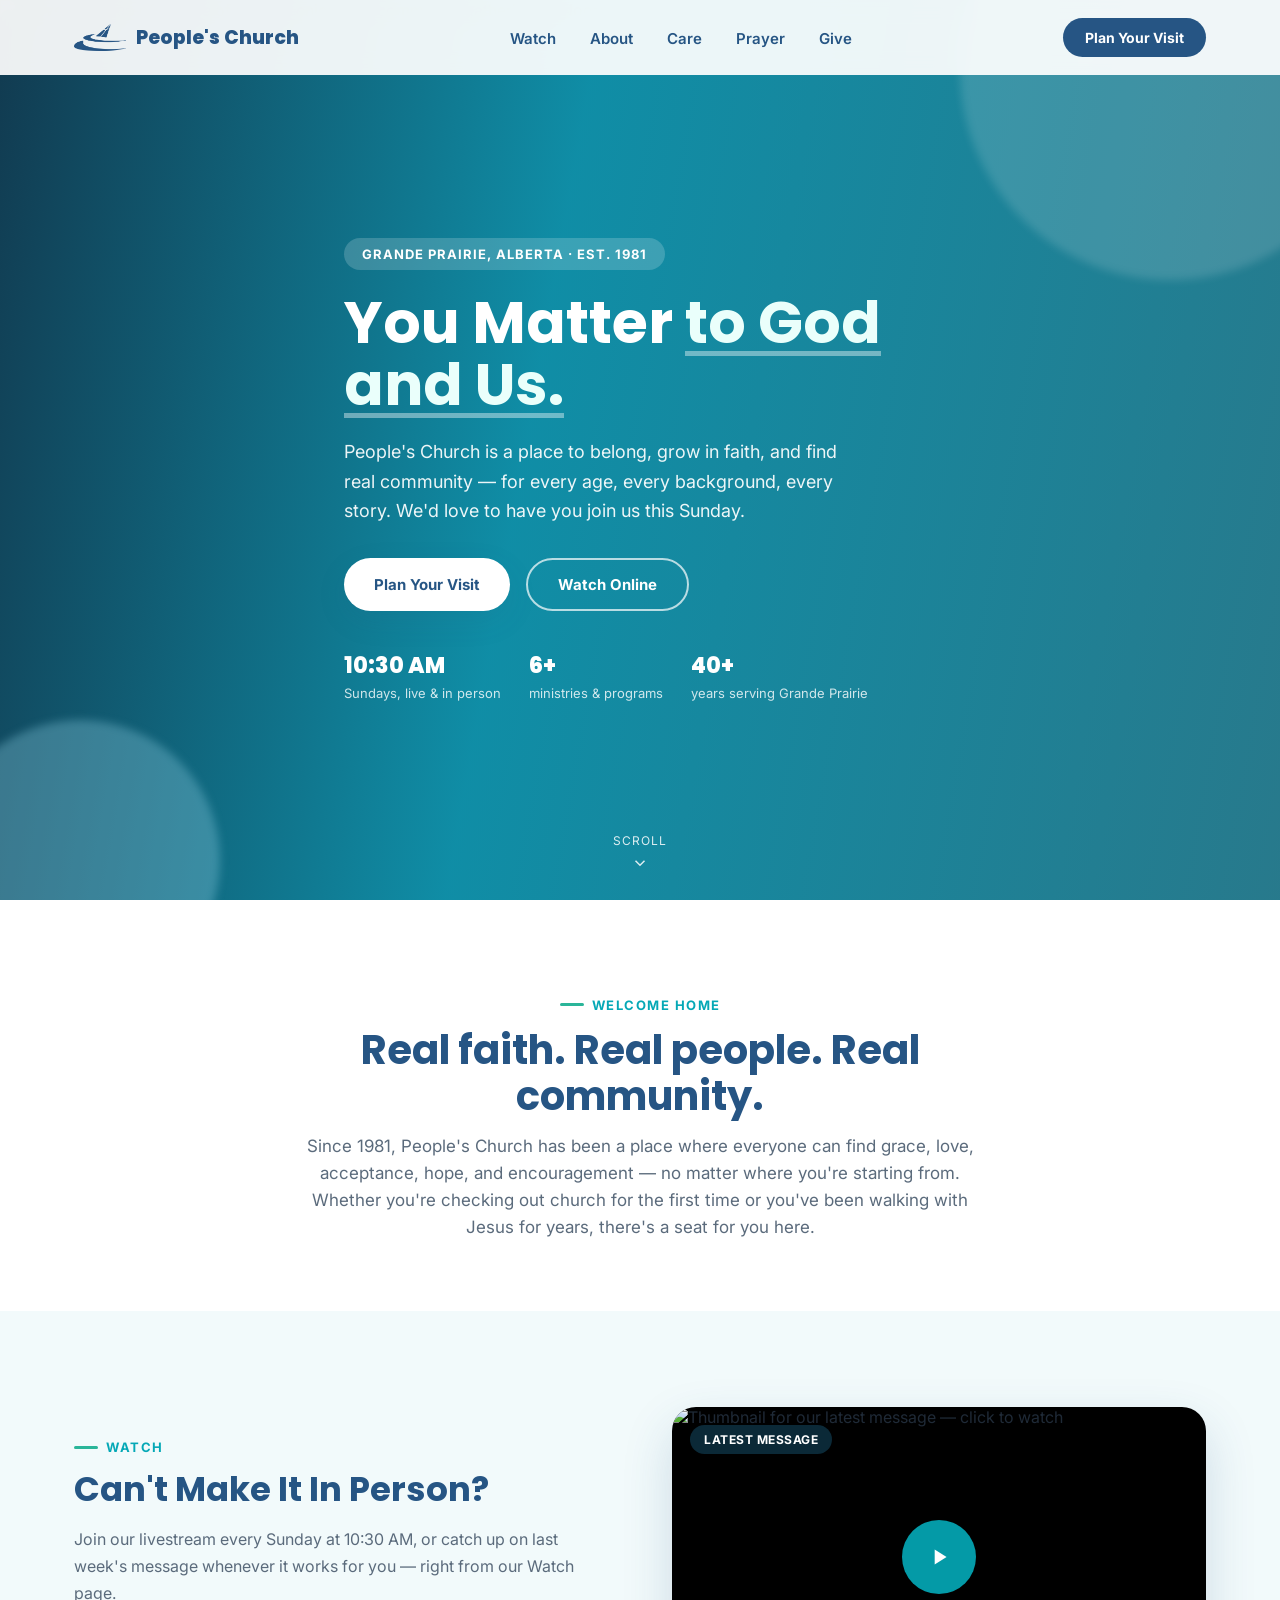
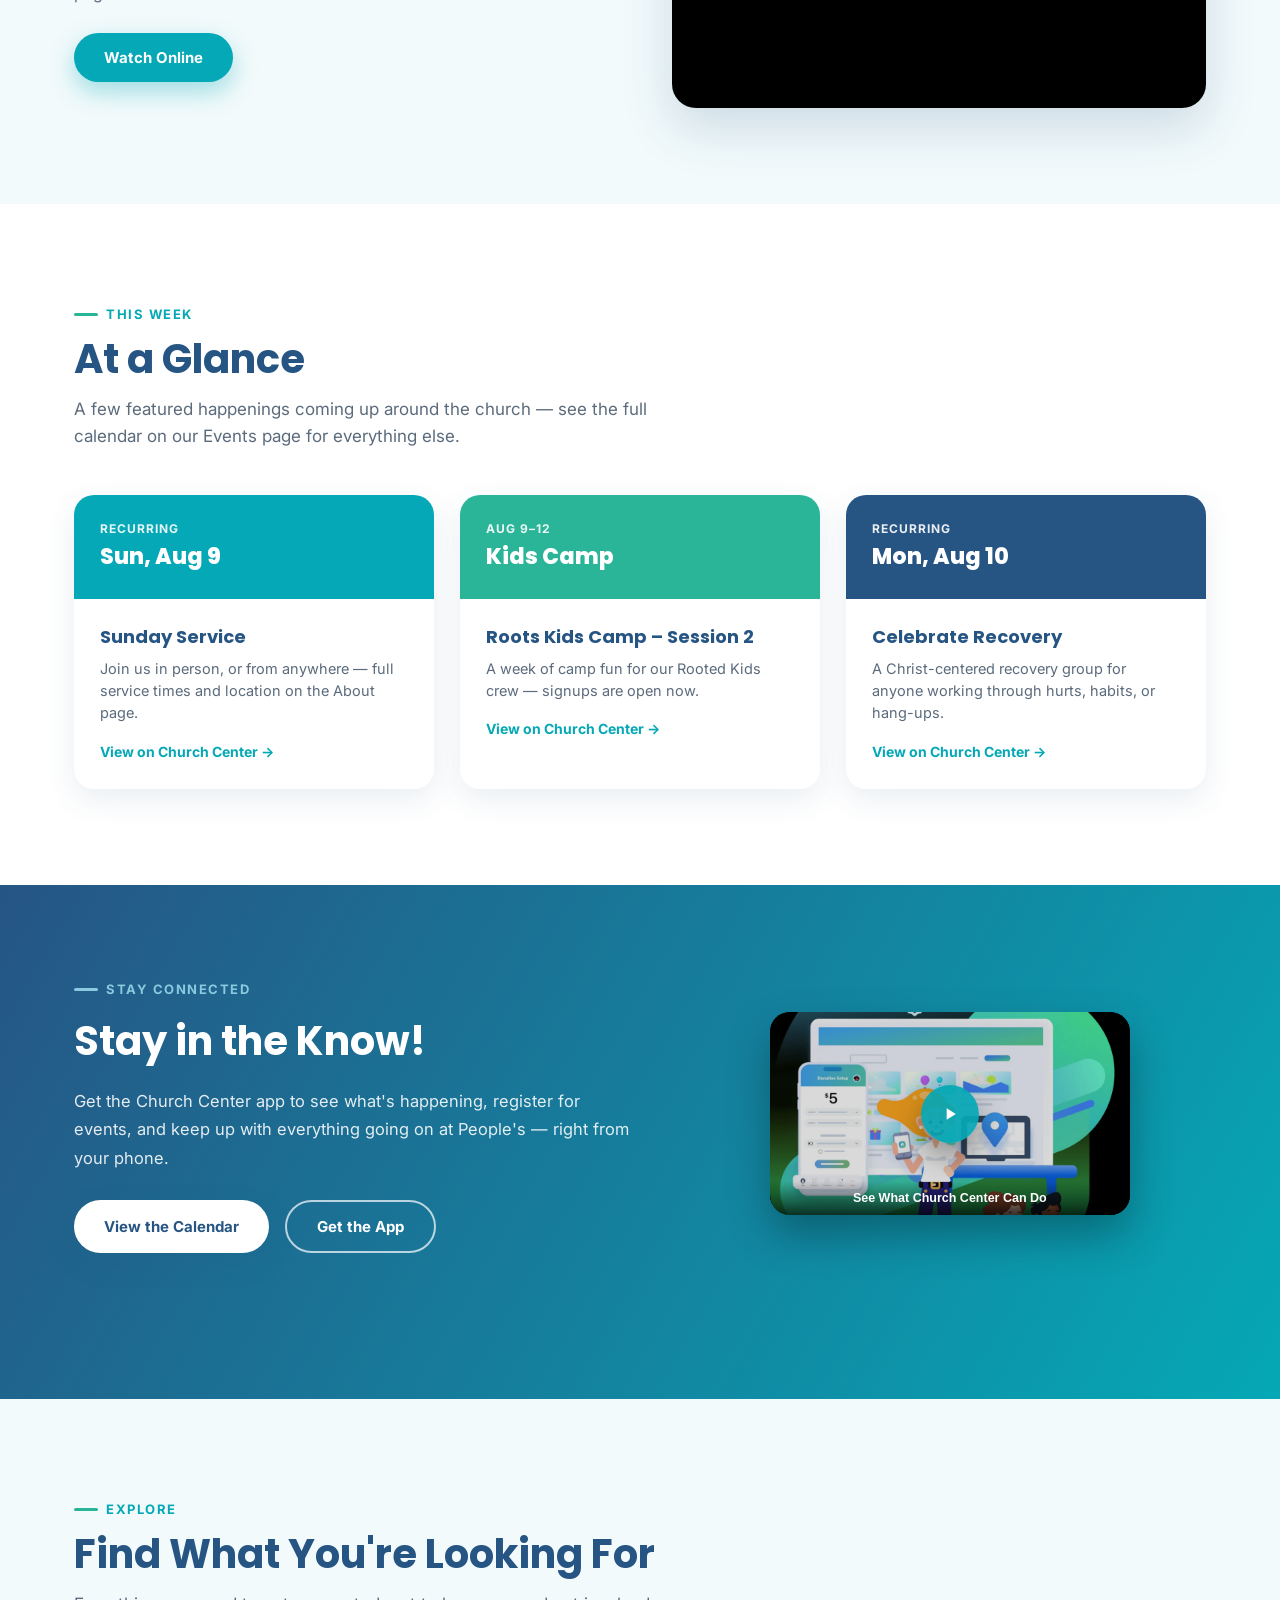
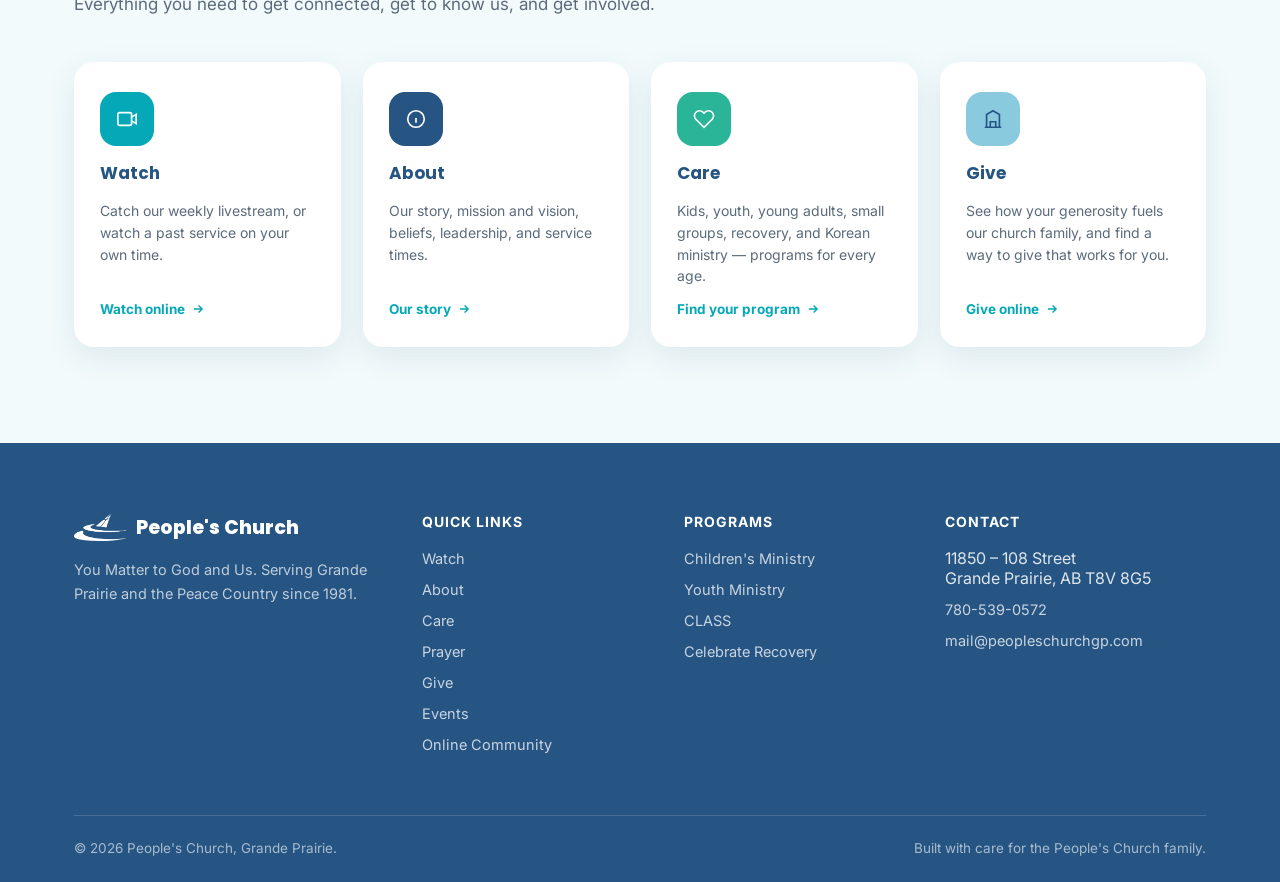
==== commit ec285bd1: "Update site 2026-08-08 01:27" ====
--- a/index.html
+++ b/index.html
@@ -141,6 +141,38 @@
   </div>
 </section>
 
+<!-- ================= CHURCH CENTER APP PROMO ================= -->
+<section class="app-promo" id="app-promo">
+  <div class="wrap">
+    <div class="app-promo-grid">
+      <div class="app-promo-copy reveal">
+        <span class="kicker">Stay Connected</span>
+        <h2>Stay in the Know!</h2>
+        <p>Get the Church Center app to see what's happening, register for events, and keep up with everything going on at People's — right from your phone.</p>
+        <div class="hero-actions" style="margin-bottom:0;">
+          <a href="https://peoples.churchcenter.com/calendar?view=list" target="_blank" rel="noopener" class="btn btn-primary">View the Calendar</a>
+          <a href="https://churchcenter.com/setup" target="_blank" rel="noopener" class="btn btn-outline">Get the App</a>
+        </div>
+      </div>
+      <button class="app-promo-video-thumb reveal" id="videoLightboxTrigger" type="button" aria-haspopup="dialog" aria-label="Play video: See what Church Center can do">
+        <img src="assets/img/church-center-promo.jpg" alt="">
+        <span class="play"><svg width="20" height="20" viewBox="0 0 24 24" fill="white" stroke="none"><path d="M8 5v14l11-7z"/></svg></span>
+        <span class="caption">See What Church Center Can Do</span>
+      </button>
+    </div>
+  </div>
+</section>
+
+<!-- ================= VIDEO LIGHTBOX ================= -->
+<div class="video-lightbox" id="videoLightbox" role="dialog" aria-modal="true" aria-label="Church Center promo video">
+  <div class="video-lightbox-inner">
+    <button class="video-lightbox-close" id="videoLightboxClose" aria-label="Close video">&times;</button>
+    <video id="lightboxVideo" controls playsinline preload="none">
+      <source src="assets/video/church-center-promo.mp4" type="video/mp4">
+    </video>
+  </div>
+</div>
+
 <!-- ================= EXPLORE MORE ================= -->
 <section class="teasers" id="explore">
   <div class="wrap">
@@ -203,6 +235,7 @@
           <li><a href="https://peoples.churchcenter.com/people/forms/3387" data-open-in-church-center-modal="true">Prayer</a></li>
           <li><a href="giving.html">Give</a></li>
           <li><a href="events.html">Events</a></li>
+          <li><a href="online-community.html">Online Community</a></li>
         </ul>
       </div>
       <div>
--- a/styles.css
+++ b/styles.css
@@ -38,6 +38,7 @@
 .kicker::before{content:""; width:24px; height:3px; background:var(--teal-green); border-radius:2px; display:inline-block;}
 .section-head{max-width:640px; margin-bottom:44px;}
 .section-head.center{margin-left:auto; margin-right:auto; text-align:center;}
+.section-head.center .kicker{justify-content:center;}
 .section-head h2{font-size:clamp(28px,4vw,40px); line-height:1.15; margin-bottom:14px;}
 .section-head p{color:var(--gray); font-size:17px; line-height:1.6;}
 section{position:relative;}
@@ -165,14 +166,21 @@
 .page-hero .program-logo{
   width:88px; height:auto; margin:0 auto 20px; display:block; position:relative; z-index:2;
 }
+.page-hero-slim{
+  min-height:224px; padding:92px 0 24px; display:flex; align-items:center; justify-content:center;
+}
+.page-hero-slim .wrap{position:relative; z-index:2;}
+.page-hero-slim .breadcrumb{margin-top:8px; margin-bottom:10px;}
+.page-hero-slim h1{font-size:clamp(24px,3vw,32px); margin-bottom:4px;}
+.page-hero-slim p{display:none;}
 
 /* ---------- WATCH TEASER (home) ---------- */
 .watch-teaser{padding:96px 0; background:var(--bg-tint);}
 .watch-thumb{
-  position:relative; border-radius:24px; overflow:hidden; aspect-ratio:2.3/1; display:block;
+  position:relative; border-radius:24px; overflow:hidden; aspect-ratio:16/9; display:block;
   box-shadow:var(--shadow-lg); background:#000;
 }
-.watch-thumb img{width:100%; height:100%; object-fit:cover; object-position:center 68%; display:block; transition:transform .4s ease;}
+.watch-thumb img{width:100%; height:100%; object-fit:cover; display:block; transition:transform .4s ease;}
 .watch-thumb:hover img{transform:scale(1.04);}
 .watch-thumb .play{
   position:absolute; top:50%; left:50%; transform:translate(-50%,-50%);
@@ -260,6 +268,50 @@
 .programs-intro .kicker::before{background:var(--sky);}
 .programs-intro h2{color:white; font-size:clamp(28px,4vw,40px); margin-bottom:16px;}
 .programs-intro p{color:rgba(255,255,255,0.88); max-width:600px; margin:0 auto; font-size:17px; line-height:1.6;}
+.app-promo{background:linear-gradient(120deg, var(--navy), var(--teal)); padding:90px 0; color:white;}
+.app-promo-grid{display:grid; grid-template-columns:1.1fr 1fr; gap:56px; align-items:center; margin-bottom:56px;}
+.app-promo-copy .kicker{color:var(--sky);}
+.app-promo-copy .kicker::before{background:var(--sky);}
+.app-promo-copy h2{color:white; font-size:clamp(28px,3.6vw,40px); margin-bottom:16px;}
+.app-promo-copy p{color:rgba(255,255,255,0.88); font-size:16.5px; line-height:1.7; margin-bottom:28px;}
+.app-promo-visual img{width:100%; height:auto; display:block; border-radius:24px; box-shadow:0 30px 60px rgba(0,0,0,0.35);}
+
+/* small video thumbnail that opens the lightbox */
+.app-promo-video-thumb{
+  position:relative; border-radius:20px; overflow:hidden; max-width:360px; margin:0 auto; aspect-ratio:16/9;
+  cursor:pointer; box-shadow:0 20px 44px rgba(0,0,0,0.3); border:none; padding:0; display:block; background:#000;
+}
+.app-promo-video-thumb img{width:100%; height:100%; object-fit:cover; display:block; transition:transform .4s ease; opacity:.85;}
+.app-promo-video-thumb:hover img{transform:scale(1.05); opacity:1;}
+.app-promo-video-thumb .play{
+  position:absolute; top:50%; left:50%; transform:translate(-50%,-50%);
+  width:58px; height:58px; border-radius:50%; background:rgba(5,168,182,0.92); color:white;
+  display:flex; align-items:center; justify-content:center; box-shadow:0 14px 30px rgba(0,0,0,0.35);
+  transition:transform .25s ease, background .25s ease;
+}
+.app-promo-video-thumb:hover .play{transform:translate(-50%,-50%) scale(1.08); background:var(--teal-green);}
+.app-promo-video-thumb .caption{
+  position:absolute; left:0; right:0; bottom:0; padding:10px 14px; font-size:12.5px; font-weight:700; color:white;
+  background:linear-gradient(0deg, rgba(0,0,0,0.75), rgba(0,0,0,0));
+}
+
+/* lightbox */
+.video-lightbox{
+  position:fixed; inset:0; z-index:2000; background:rgba(8,16,24,0.92);
+  display:none; align-items:center; justify-content:center; padding:24px;
+}
+.video-lightbox.open{display:flex;}
+.video-lightbox-inner{position:relative; width:100%; max-width:960px;}
+.video-lightbox-inner video{width:100%; display:block; border-radius:14px; box-shadow:0 30px 80px rgba(0,0,0,0.5); background:#000;}
+.video-lightbox-close{
+  position:absolute; top:-46px; right:0; width:36px; height:36px; border-radius:50%;
+  background:rgba(255,255,255,0.15); color:white; border:none; font-size:20px; line-height:1; cursor:pointer;
+  display:flex; align-items:center; justify-content:center; transition:background .2s ease;
+}
+.video-lightbox-close:hover{background:rgba(255,255,255,0.3);}
+@media (max-width:600px){
+  .video-lightbox-close{top:-40px; width:32px; height:32px;}
+}
 
 /* ---------- PROGRAM BLOCKS ---------- */
 .program{padding:96px 0;}
@@ -344,8 +396,8 @@
 .watch-hero-side h3{font-size:16px; margin-bottom:18px;}
 .recent-item{display:flex; gap:14px; align-items:center; text-decoration:none; color:inherit; padding-bottom:16px; margin-bottom:16px; border-bottom:1px solid #eef2f4;}
 .recent-item:last-of-type{border-bottom:0; margin-bottom:0; padding-bottom:0;}
-.recent-thumb{width:96px; flex-shrink:0; aspect-ratio:2.3/1; border-radius:10px; overflow:hidden; background:#000;}
-.recent-thumb img{width:100%; height:100%; object-fit:cover; object-position:center 68%; display:block;}
+.recent-thumb{width:96px; flex-shrink:0; aspect-ratio:16/9; border-radius:10px; overflow:hidden; background:#000;}
+.recent-thumb img{width:100%; height:100%; object-fit:cover; display:block;}
 .recent-item h5{font-size:14px; line-height:1.35; margin-bottom:4px;}
 .recent-item span{font-size:12px; color:var(--gray);}
 .recent-viewall{display:block; text-align:center; margin-top:20px; font-weight:700; font-size:13.5px; color:var(--teal); text-decoration:none;}
@@ -370,25 +422,105 @@
 }
 .video-embed.filled iframe{position:absolute; inset:0; width:100%; height:100%; border:0; display:block;}
 .watch-options{background:var(--bg-tint); padding:96px 0;}
-.watch-grid{display:grid; grid-template-columns:repeat(3,1fr); gap:26px;}
+.watch-grid{display:grid; grid-template-columns:repeat(2,1fr); gap:26px; max-width:640px; margin:0 auto;}
 .watch-card{background:white; border-radius:var(--radius); padding:32px; box-shadow:var(--shadow); text-align:center; transition:transform .25s ease, box-shadow .25s ease;}
 .watch-card:hover{transform:translateY(-6px); box-shadow:var(--shadow-lg);}
 .watch-card .icon-badge{margin:0 auto 18px;}
 .watch-card h4{font-size:18px; margin-bottom:8px;}
 .watch-card p{font-size:14.5px; color:var(--gray); line-height:1.6; margin-bottom:18px;}
+.podcasts{padding:96px 0;}
+.podcast-grid{display:grid; grid-template-columns:repeat(4,1fr); gap:22px;}
+.podcast-grid .watch-card{padding:28px 22px;}
+.podcast-grid .watch-card p{font-size:13.5px; margin-bottom:16px;}
 .archive{padding:96px 0;}
 .archive-grid{display:grid; grid-template-columns:repeat(3,1fr); gap:24px;}
 .archive-card{border-radius:18px; overflow:hidden; box-shadow:var(--shadow); transition:transform .25s ease, box-shadow .25s ease; display:block; text-decoration:none; color:inherit;}
 .archive-card:hover{transform:translateY(-6px); box-shadow:var(--shadow-lg);}
 .archive-thumb{
-  aspect-ratio:2.3/1; background:linear-gradient(135deg, var(--sky-tint), var(--bg-tint));
+  aspect-ratio:16/9; background:linear-gradient(135deg, var(--sky-tint), var(--bg-tint));
   display:flex; align-items:center; justify-content:center; color:var(--navy); overflow:hidden;
 }
-.archive-thumb img{object-position:center 68%;}
 .archive-body{padding:18px 20px 22px; background:white;}
 .archive-body span{font-size:12px; text-transform:uppercase; letter-spacing:.5px; color:var(--teal); font-weight:700;}
 .archive-body h4{font-size:16px; margin:6px 0 4px;}
 .archive-body p{font-size:13.5px; color:var(--gray);}
+
+/* ---------- ABOUT SUBMENU ---------- */
+.about-subnav{background:var(--bg-tint); border-bottom:1px solid #e6eef2; padding:16px 0;}
+.about-subnav .wrap{display:flex; gap:10px; flex-wrap:wrap; justify-content:center;}
+.about-subnav a{
+  font-size:13.5px; font-weight:700; color:var(--navy); background:white; padding:10px 20px;
+  border-radius:100px; box-shadow:var(--shadow); transition:transform .2s ease, background .2s ease, color .2s ease;
+}
+.about-subnav a:hover{background:var(--teal); color:white; transform:translateY(-2px);}
+
+/* ---------- DOCTRINE / STORY PROSE (About page tabs) ---------- */
+.doc-prose{max-width:720px;}
+.doc-prose h3{font-size:24px; margin-bottom:18px;}
+.doc-prose p{color:var(--gray); font-size:15.5px; line-height:1.8; margin-bottom:16px;}
+.doc-prose p:last-child{margin-bottom:0;}
+.doc-signoff{font-family:'Poppins'; font-weight:700; color:var(--navy); margin-top:8px;}
+.doc-quote{
+  border-left:4px solid var(--teal-green); background:white; border-radius:0 14px 14px 0;
+  padding:20px 26px; margin:26px 0; box-shadow:var(--shadow);
+}
+.doc-quote p{color:var(--navy); font-weight:600; font-size:16px; margin-bottom:6px; font-style:italic;}
+.doc-quote cite{color:var(--gray); font-size:13px; font-style:normal;}
+.doc-grid{display:grid; grid-template-columns:repeat(2,1fr); gap:18px; margin-top:30px;}
+.doc-card{background:white; border-radius:16px; padding:24px; box-shadow:var(--shadow);}
+.doc-card h4{font-size:15.5px; color:var(--teal); text-transform:uppercase; letter-spacing:.5px; margin-bottom:8px;}
+.doc-card p{color:var(--ink); font-size:14.5px; line-height:1.6; margin-bottom:10px;}
+.doc-card cite{color:var(--gray); font-size:12.5px; font-style:normal; display:block;}
+.doc-faith-grid{display:grid; grid-template-columns:repeat(2,1fr); gap:18px;}
+.doc-faith-card{background:white; border-radius:16px; padding:24px; box-shadow:var(--shadow);}
+.doc-faith-card .n{
+  display:inline-flex; align-items:center; justify-content:center; width:26px; height:26px; border-radius:50%;
+  background:var(--navy); color:white; font-size:12px; font-weight:700; margin-bottom:10px;
+}
+.doc-faith-card h4{font-size:15px; margin-bottom:8px;}
+.doc-faith-card p{color:var(--gray); font-size:14px; line-height:1.6; margin-bottom:10px;}
+.doc-faith-card cite{color:var(--teal); font-size:12px; font-style:normal; display:block; line-height:1.5;}
+
+/* ---------- KIDS PROGRAMS (thirds) ---------- */
+.kids-programs{padding:96px 0; background:var(--bg-tint);}
+.kids-grid{display:grid; grid-template-columns:repeat(3,1fr); gap:26px;}
+.kids-card{background:white; border-radius:var(--radius); padding:30px; box-shadow:var(--shadow); transition:transform .25s ease, box-shadow .25s ease;}
+.kids-card:hover{transform:translateY(-6px); box-shadow:var(--shadow-lg);}
+.kids-card .staff-photo{margin-bottom:18px;}
+.kids-card .program-tag{margin-bottom:12px;}
+.kids-card h3{font-size:20px; margin-bottom:10px;}
+.kids-card p{color:var(--gray); font-size:14.5px; line-height:1.65; margin-bottom:18px;}
+.kids-card .program-meta{flex-direction:column; gap:8px; margin-bottom:0;}
+.kids-detail{margin-top:18px; border-top:1px solid #eef2f4; padding-top:16px;}
+.kids-detail summary{
+  cursor:pointer; list-style:none; display:flex; align-items:center; justify-content:space-between; gap:12px;
+  font-weight:700; color:var(--navy); font-size:14.5px;
+}
+.kids-detail summary::-webkit-details-marker{display:none;}
+.kids-detail summary .plus{
+  width:24px; height:24px; border-radius:50%; background:var(--bg-tint); color:var(--teal); flex-shrink:0;
+  display:flex; align-items:center; justify-content:center; font-size:16px; font-weight:700; transition:.25s;
+}
+.kids-detail[open] summary .plus{transform:rotate(45deg); background:var(--teal); color:white;}
+.kids-detail-body{padding-top:14px;}
+.kids-detail-body p{color:var(--gray); font-size:13.8px; line-height:1.7; margin-bottom:12px;}
+.kids-detail-body .btn{margin-top:2px; padding:12px 24px; font-size:13.5px;}
+
+/* ---------- TRUSTED RESOURCE LINKS ---------- */
+.resource-links{max-width:760px; margin:0 auto; background:white; border-radius:var(--radius); box-shadow:var(--shadow); overflow:hidden;}
+.resource-link{
+  display:flex; align-items:center; gap:16px; padding:22px 26px; border-bottom:1px solid #eef2f4;
+  transition:background .2s ease;
+}
+.resource-link:last-child{border-bottom:0;}
+.resource-link:hover{background:var(--bg-tint);}
+.resource-link .ic{
+  width:40px; height:40px; border-radius:12px; background:var(--sky-tint); color:var(--teal);
+  display:flex; align-items:center; justify-content:center; flex-shrink:0;
+}
+.resource-link .txt{flex-grow:1; font-weight:600; color:var(--navy); font-size:15px; line-height:1.5;}
+.resource-link .arrow{color:var(--teal); flex-shrink:0; transition:transform .2s ease;}
+.resource-link:hover .arrow{transform:translateX(4px);}
 
 /* ---------- CLASS TABS ---------- */
 .class-tabs{padding:90px 0 100px;}
@@ -408,6 +540,34 @@
 @media (max-width:760px){
   .class-tab{padding:14px 16px;}
   .class-panel{padding:30px 24px;}
+}
+
+/* ---------- KIDS PROGRAM TABS (bigger, obviously clickable, centered) ---------- */
+#programs .class-tablist{
+  border-bottom:0; justify-content:center; gap:16px; max-width:760px; margin:0 auto 6px;
+}
+#programs .class-tab{
+  flex:1; align-items:center; text-align:center; padding:26px 22px; border-radius:18px;
+  background:white; box-shadow:var(--shadow); border-bottom:0; margin-bottom:0; gap:6px;
+  transition:transform .2s ease, box-shadow .2s ease, background .2s ease;
+}
+#programs .class-tab .num{font-size:18px;}
+#programs .class-tab .lbl{font-size:12.5px;}
+#programs .class-tab:hover{transform:translateY(-4px); box-shadow:var(--shadow-lg);}
+#programs .class-tab:nth-child(1) .num{color:var(--teal);}
+#programs .class-tab:nth-child(2) .num{color:var(--teal-green);}
+#programs .class-tab:nth-child(3) .num{color:var(--navy);}
+#programs .class-tab:nth-child(1).active{background:var(--teal); box-shadow:0 16px 34px rgba(5,168,182,0.35);}
+#programs .class-tab:nth-child(2).active{background:var(--teal-green); box-shadow:0 16px 34px rgba(42,181,153,0.35);}
+#programs .class-tab:nth-child(3).active{background:var(--navy); box-shadow:0 16px 34px rgba(38,85,132,0.35);}
+#programs .class-tab:nth-child(1).active .num,
+#programs .class-tab:nth-child(2).active .num,
+#programs .class-tab:nth-child(3).active .num,
+#programs .class-tab.active .lbl{color:white; opacity:1;}
+#programs .class-panels{border-radius:24px;}
+@media (max-width:760px){
+  #programs .class-tablist{flex-direction:column; max-width:420px;}
+  #programs .class-tab{padding:20px 22px;}
 }
 
 /* ---------- CALENDAR (Events page) ---------- */
@@ -521,6 +681,86 @@
 .totop.show{opacity:1; pointer-events:auto;}
 .totop:hover{background:var(--teal);}
 
+/* ---------- LIVE (full-bleed watch experience) ---------- */
+.live-hero{padding:28px 0 0; background:var(--ink);}
+.wrap-wide{max-width:1400px; margin:0 auto; padding:0 20px;}
+.live-hero-frame{
+  position:relative; border-radius:20px; overflow:hidden; background:#000;
+  aspect-ratio:2/1; box-shadow:0 30px 70px rgba(0,0,0,0.4);
+}
+.live-hero-frame .video-embed{position:absolute; inset:0; border:0; border-radius:0; aspect-ratio:auto; width:100%; height:100%;}
+.live-hero-scrim{
+  position:absolute; inset:0; z-index:1; pointer-events:none;
+  background:linear-gradient(0deg, rgba(0,0,0,0.78) 0%, rgba(0,0,0,0.15) 38%, rgba(0,0,0,0) 60%);
+}
+.live-hero-caption{
+  position:absolute; left:0; right:0; bottom:0; z-index:2; padding:20px 34px 30px; pointer-events:none;
+}
+.live-hero-caption .live-badge{color:#ff6b5e;}
+.live-hero-caption h1{color:white; font-size:clamp(24px,3.4vw,38px); margin-bottom:6px;}
+.live-hero-caption p{color:rgba(255,255,255,0.85); font-size:15px;}
+.live-actions{padding:40px 0 90px; background:var(--ink);}
+.live-actions-grid{display:grid; grid-template-columns:repeat(4,1fr); gap:14px;}
+.live-action-card{
+  background:rgba(255,255,255,0.06); border:1px solid rgba(255,255,255,0.1); border-radius:16px;
+  padding:22px 16px; text-align:center; color:white; transition:background .2s ease, transform .2s ease;
+}
+.live-action-card:hover{background:rgba(255,255,255,0.12); transform:translateY(-3px);}
+.live-action-card .icon-badge{margin:0 auto 12px; background:rgba(255,255,255,0.12);}
+.live-action-card span{font-size:13.5px; font-weight:700;}
+.live-community-promo{padding:96px 0;}
+.live-community-card{
+  background:linear-gradient(120deg, var(--navy), var(--teal)); border-radius:28px; overflow:hidden;
+  display:grid; grid-template-columns:1.2fr 1fr; align-items:center; box-shadow:var(--shadow-lg);
+}
+.live-community-copy{padding:56px 50px; color:white;}
+.live-community-copy .kicker{color:var(--sky);}
+.live-community-copy .kicker::before{background:var(--sky);}
+.live-community-copy h2{color:white; font-size:clamp(24px,3vw,32px); margin-bottom:14px;}
+.live-community-copy p{color:rgba(255,255,255,0.88); font-size:15.5px; line-height:1.65; margin-bottom:26px;}
+.live-community-visual{
+  height:100%; min-height:280px; border-left:2px dashed rgba(255,255,255,0.3);
+  display:flex; flex-direction:column; align-items:center; justify-content:center; gap:10px;
+  color:rgba(255,255,255,0.75); text-align:center; padding:30px;
+}
+.live-community-visual small{font-size:12.5px; opacity:.8; max-width:220px; line-height:1.5;}
+
+/* ---------- ONLINE COMMUNITY PAGE ---------- */
+.oc-info{padding:90px 0; background:var(--bg-tint);}
+.oc-grid{display:grid; grid-template-columns:1fr 1fr; gap:26px; margin-bottom:26px;}
+.oc-card{background:white; border-radius:var(--radius); padding:32px; box-shadow:var(--shadow);}
+.oc-card h3{font-size:18px; margin-bottom:14px;}
+.oc-card .time{font-weight:700; color:var(--teal); font-size:15px; margin-bottom:10px; display:block;}
+.oc-card p{color:var(--gray); font-size:15px; line-height:1.6; margin-bottom:18px;}
+.oc-card .btns{display:flex; gap:12px; flex-wrap:wrap;}
+.oc-pastor{
+  background:white; border-radius:var(--radius); box-shadow:var(--shadow); padding:36px;
+  display:grid; grid-template-columns:180px 1fr; gap:32px; align-items:center; margin-bottom:26px;
+}
+.oc-pastor-photo{
+  aspect-ratio:1/1; border-radius:18px; border:2px dashed var(--sky); background:var(--sky-tint);
+  display:flex; align-items:center; justify-content:center; color:var(--navy);
+}
+.oc-pastor h3{font-size:19px; margin-bottom:2px;}
+.oc-pastor .role{color:var(--teal); font-weight:700; font-size:13px; text-transform:uppercase; letter-spacing:.5px; margin-bottom:10px; display:block;}
+.oc-pastor p{color:var(--gray); font-size:14.5px; line-height:1.6;}
+.oc-newsletter{
+  background:white; border-radius:var(--radius); box-shadow:var(--shadow); padding:36px;
+  display:flex; align-items:center; justify-content:space-between; gap:26px; flex-wrap:wrap; margin-bottom:70px;
+}
+.oc-newsletter h3{font-size:18px; margin-bottom:6px;}
+.oc-newsletter p{color:var(--gray); font-size:14.5px;}
+.oc-newsletter form{display:flex; gap:10px; flex-wrap:wrap;}
+.oc-newsletter input[type=email]{
+  padding:13px 18px; border-radius:100px; border:1.5px solid #dfe8ec; font-family:'Inter'; font-size:14px; min-width:240px;
+}
+.connect-grid{display:grid; grid-template-columns:repeat(4,1fr); gap:22px;}
+.connect-card{background:white; border-radius:18px; padding:28px 24px; box-shadow:var(--shadow); transition:transform .25s ease, box-shadow .25s ease;}
+.connect-card:hover{transform:translateY(-6px); box-shadow:var(--shadow-lg);}
+.connect-card h4{font-size:16px; margin-bottom:8px;}
+.connect-card p{font-size:14px; color:var(--gray); line-height:1.55; margin-bottom:16px;}
+.connect-card a{font-weight:700; font-size:13.5px; color:var(--teal);}
+
 /* ---------- REVEAL ---------- */
 .reveal{opacity:0; transform:translateY(28px); transition:opacity .7s ease, transform .7s ease;}
 .reveal.in{opacity:1; transform:translateY(0);}
@@ -532,10 +772,17 @@
   .program.reverse .program-grid{direction:ltr;}
   .program-visual{order:-1; aspect-ratio:16/9;}
   .service-grid{grid-template-columns:1fr;}
-  .event-grid, .watch-grid, .archive-grid, .ways-grid, .fund-grid, .belief-grid, .staff-grid{grid-template-columns:1fr 1fr;}
+  .event-grid, .watch-grid, .archive-grid, .ways-grid, .fund-grid, .belief-grid, .staff-grid, .podcast-grid, .kids-grid{grid-template-columns:1fr 1fr;}
   .give-reasons{grid-template-columns:1fr;}
   .teaser-grid{grid-template-columns:1fr 1fr;}
   .footer-grid{grid-template-columns:1fr 1fr; gap:36px;}
+  .live-actions-grid{grid-template-columns:1fr 1fr;}
+  .app-promo-grid{grid-template-columns:1fr; gap:36px;}
+  .live-community-card{grid-template-columns:1fr;}
+  .live-community-visual{border-left:0; border-top:2px dashed rgba(255,255,255,0.3); min-height:180px;}
+  .oc-grid, .connect-grid{grid-template-columns:1fr 1fr;}
+  .oc-pastor{grid-template-columns:120px 1fr;}
+  .doc-grid, .doc-faith-grid{grid-template-columns:1fr;}
 }
 @media (max-width:760px){
   nav ul{display:none;}
@@ -546,8 +793,15 @@
     box-shadow:0 10px 24px rgba(0,0,0,0.1); padding:20px 24px; z-index:999;
   }
   body.menu-open nav ul{display:flex; flex-direction:column; gap:18px;}
-  .event-grid, .watch-grid, .archive-grid, .ways-grid, .fund-grid, .belief-grid, .staff-grid, .teaser-grid{grid-template-columns:1fr;}
+  .event-grid, .watch-grid, .archive-grid, .ways-grid, .fund-grid, .belief-grid, .staff-grid, .teaser-grid, .podcast-grid, .kids-grid{grid-template-columns:1fr;}
   .footer-grid{grid-template-columns:1fr;}
   .visit-strip{flex-direction:column; align-items:flex-start;}
   .hero-scrim{background:linear-gradient(180deg, rgba(15,55,74,0.92), rgba(5,168,182,0.82));}
-}
+  .live-hero-frame{aspect-ratio:9/12;}
+  .live-actions-grid{grid-template-columns:1fr 1fr;}
+  .oc-grid, .connect-grid{grid-template-columns:1fr;}
+  .oc-pastor{grid-template-columns:1fr; text-align:center;}
+  .oc-pastor-photo{width:120px; margin:0 auto;}
+  .oc-newsletter{flex-direction:column; align-items:flex-start;}
+  .class-panel{padding:28px 22px;}
+}
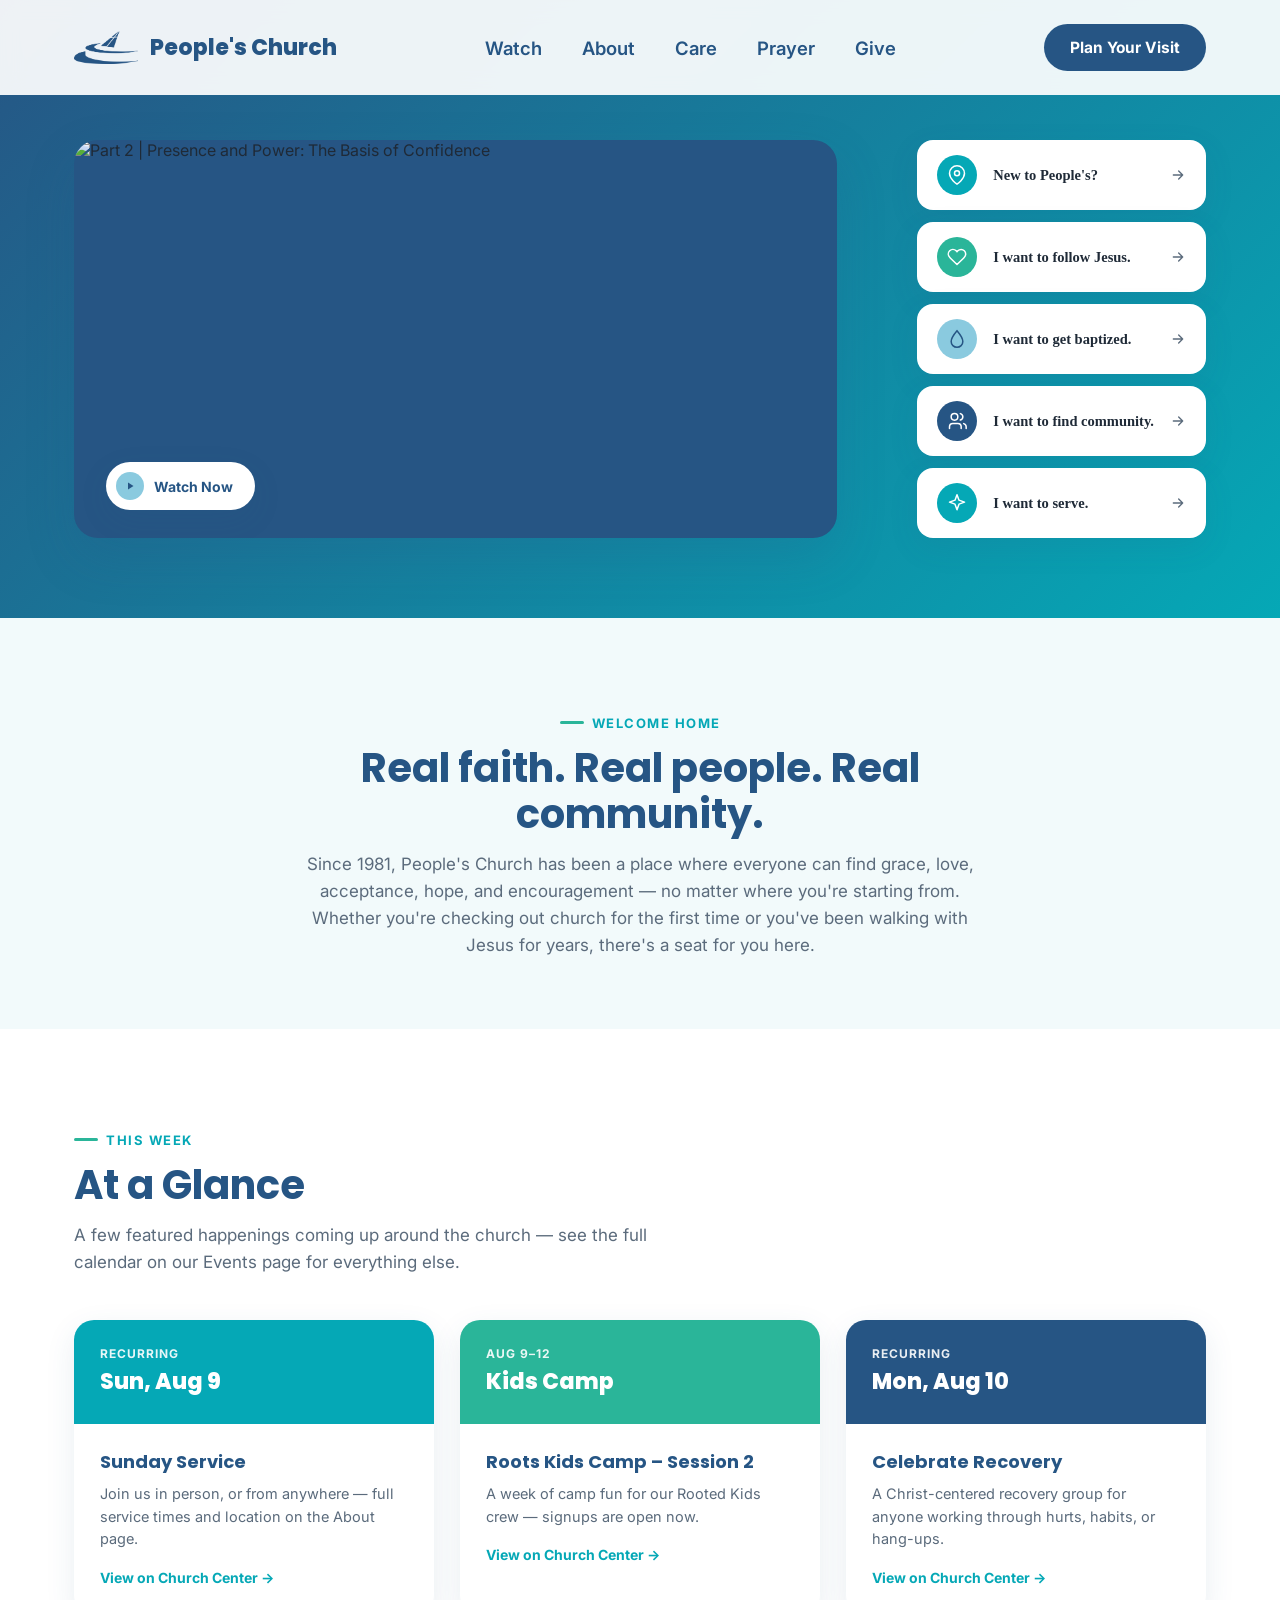
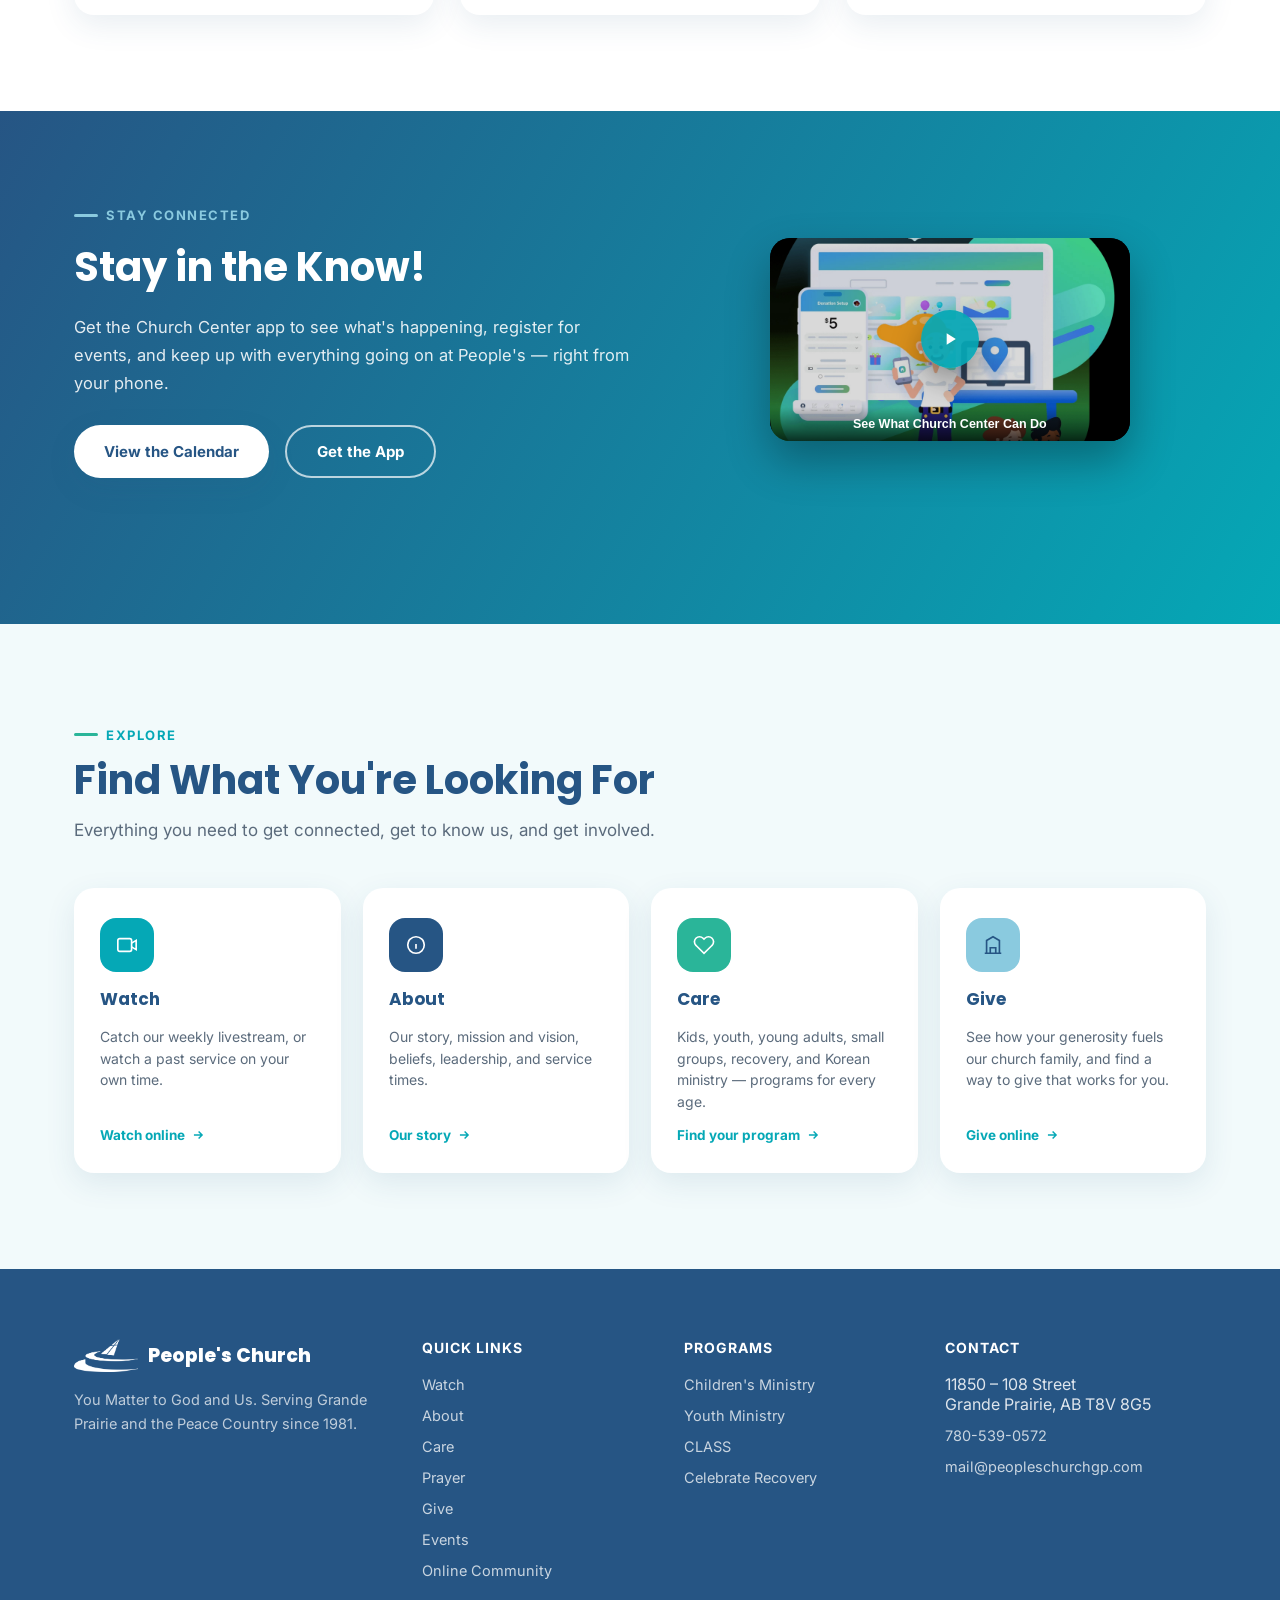
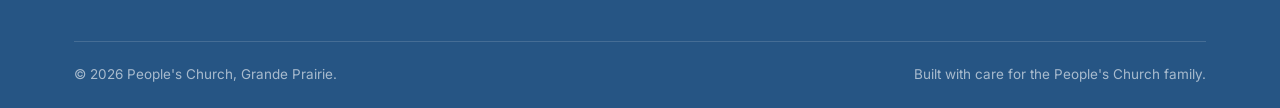
==== commit 9d656b0b: "Update hero, staff carousel, go-deeper page, and image assets" ====
--- a/index.html
+++ b/index.html
@@ -34,39 +34,54 @@
   </div>
 </header>
 
-<!-- ================= HERO ================= -->
-<section class="hero" id="home">
-  <!-- Background media: a free stock photo of a diverse, mixed-age community gathering for now.
-       Photo by Helena Jankovičová Kováčová / Pexels (free to use, no attribution required) — swap
-       for a real congregation photo whenever you have one. Drop a real clip at
-       assets/video/hero-loop.mp4 and it will autoplay on top of the photo automatically. -->
-  <div class="hero-media">
-    <img class="hero-photo" src="https://images.pexels.com/photos/31874025/pexels-photo-31874025.jpeg?auto=compress&amp;cs=tinysrgb&amp;w=1920" alt="A diverse group of people of all ages enjoying a community gathering outdoors" loading="eager">
-    <video class="hero-video" id="heroVideo" autoplay muted loop playsinline poster="">
-      <source src="assets/video/hero-loop.mp4" type="video/mp4">
-    </video>
-    <div class="hero-scrim"></div>
-  </div>
-
-  <div class="wrap hero-inner">
-    <div class="reveal in">
-      <span class="hero-tag">Grande Prairie, Alberta &middot; Est. 1981</span>
-      <h1>You Matter <span>to God and Us.</span></h1>
-      <p>People's Church is a place to belong, grow in faith, and find real community — for every age, every background, every story. We'd love to have you join us this Sunday.</p>
-      <div class="hero-actions">
-        <a href="about.html#services" class="btn btn-primary">Plan Your Visit</a>
-        <a href="watch.html" class="btn btn-outline">Watch Online</a>
-      </div>
-      <div class="hero-meta">
-        <div><span class="num">10:30 AM</span><span class="lbl">Sundays, live &amp; in person</span></div>
-        <div><span class="num">6+</span><span class="lbl">ministries &amp; programs</span></div>
-        <div><span class="num">40+</span><span class="lbl">years serving Grande Prairie</span></div>
-      </div>
-    </div>
-  </div>
-  <a href="#welcome" class="scroll-cue"><span>Scroll</span>
-    <svg width="18" height="18" viewBox="0 0 24 24" fill="none" stroke="currentColor" stroke-width="2"><path d="M6 9l6 6 6-6"/></svg>
-  </a>
+<!-- ================= HERO: LATEST MESSAGE + NEXT STEPS ================= -->
+<section class="latest-strip" id="home">
+  <div class="wrap latest-grid">
+    <a class="latest-video reveal in" href="https://www.youtube.com/watch?v=SthOn0y4laY&amp;list=PLB9G04R7X6wM22LS51I2BES62pRBfLrRR" target="_blank" rel="noopener">
+      <img src="https://i.ytimg.com/vi/SthOn0y4laY/mqdefault.jpg" alt="Part 2 | Presence and Power: The Basis of Confidence">
+      <div class="latest-video-caption">
+        <span class="latest-video-btn"><span class="play"><svg width="12" height="12" viewBox="0 0 24 24" fill="var(--navy)"><path d="M8 5v14l11-7z"/></svg></span>Watch Now</span>
+      </div>
+    </a>
+
+    <div class="next-steps reveal in">
+      <a class="next-step" href="about.html">
+        <span class="next-step-ic" style="background:var(--teal)">
+          <svg width="20" height="20" viewBox="0 0 24 24" fill="none" stroke="white" stroke-width="1.8" stroke-linecap="round" stroke-linejoin="round"><path d="M21 10c0 7-9 13-9 13s-9-6-9-13a9 9 0 0 1 18 0z"/><circle cx="12" cy="10" r="3"/></svg>
+        </span>
+        <span>New to People's?</span>
+        <svg class="next-step-arrow" width="16" height="16" viewBox="0 0 24 24" fill="none" stroke="currentColor" stroke-width="2" stroke-linecap="round" stroke-linejoin="round"><path d="M5 12h14M13 6l6 6-6 6"/></svg>
+      </a>
+      <a class="next-step" href="#">
+        <span class="next-step-ic" style="background:var(--teal-green)">
+          <svg width="20" height="20" viewBox="0 0 24 24" fill="none" stroke="white" stroke-width="1.8" stroke-linecap="round" stroke-linejoin="round"><path d="M20.8 4.6a5.5 5.5 0 0 0-7.8 0L12 5.6l-1-1a5.5 5.5 0 0 0-7.8 7.8l1 1L12 21l7.8-7.6 1-1a5.5 5.5 0 0 0 0-7.8z"/></svg>
+        </span>
+        <span>I want to follow Jesus.</span>
+        <svg class="next-step-arrow" width="16" height="16" viewBox="0 0 24 24" fill="none" stroke="currentColor" stroke-width="2" stroke-linecap="round" stroke-linejoin="round"><path d="M5 12h14M13 6l6 6-6 6"/></svg>
+      </a>
+      <a class="next-step" href="https://peoples.churchcenter.com/people/forms/3390" data-open-in-church-center-modal="true">
+        <span class="next-step-ic" style="background:var(--sky)">
+          <svg width="20" height="20" viewBox="0 0 24 24" fill="none" stroke="var(--navy)" stroke-width="1.8" stroke-linecap="round" stroke-linejoin="round"><path d="M12 2s7 8.2 7 13a7 7 0 0 1-14 0c0-4.8 7-13 7-13z"/></svg>
+        </span>
+        <span>I want to get baptized.</span>
+        <svg class="next-step-arrow" width="16" height="16" viewBox="0 0 24 24" fill="none" stroke="currentColor" stroke-width="2" stroke-linecap="round" stroke-linejoin="round"><path d="M5 12h14M13 6l6 6-6 6"/></svg>
+      </a>
+      <a class="next-step" href="#">
+        <span class="next-step-ic" style="background:var(--navy)">
+          <svg width="20" height="20" viewBox="0 0 24 24" fill="none" stroke="white" stroke-width="1.8" stroke-linecap="round" stroke-linejoin="round"><path d="M17 21v-2a4 4 0 0 0-4-4H7a4 4 0 0 0-4 4v2"/><circle cx="9" cy="7" r="4"/><path d="M23 21v-2a4 4 0 0 0-3-3.87"/><path d="M16 3.13a4 4 0 0 1 0 7.75"/></svg>
+        </span>
+        <span>I want to find community.</span>
+        <svg class="next-step-arrow" width="16" height="16" viewBox="0 0 24 24" fill="none" stroke="currentColor" stroke-width="2" stroke-linecap="round" stroke-linejoin="round"><path d="M5 12h14M13 6l6 6-6 6"/></svg>
+      </a>
+      <a class="next-step" href="#">
+        <span class="next-step-ic" style="background:var(--teal)">
+          <svg width="20" height="20" viewBox="0 0 24 24" fill="none" stroke="white" stroke-width="1.8" stroke-linecap="round" stroke-linejoin="round"><path d="M12 2l2.4 6.6L21 11l-6.6 2.4L12 20l-2.4-6.6L3 11l6.6-2.4z"/></svg>
+        </span>
+        <span>I want to serve.</span>
+        <svg class="next-step-arrow" width="16" height="16" viewBox="0 0 24 24" fill="none" stroke="currentColor" stroke-width="2" stroke-linecap="round" stroke-linejoin="round"><path d="M5 12h14M13 6l6 6-6 6"/></svg>
+      </a>
+    </div>
+  </div>
 </section>
 
 <!-- ================= WELCOME ================= -->
@@ -75,23 +90,6 @@
     <span class="kicker">Welcome Home</span>
     <h2>Real faith. Real people. Real community.</h2>
     <p>Since 1981, People's Church has been a place where everyone can find grace, love, acceptance, hope, and encouragement — no matter where you're starting from. Whether you're checking out church for the first time or you've been walking with Jesus for years, there's a seat for you here.</p>
-  </div>
-</section>
-
-<!-- ================= WATCH TEASER ================= -->
-<section class="watch-teaser" id="watch-teaser">
-  <div class="wrap program-grid">
-    <div class="reveal">
-      <span class="kicker">Watch</span>
-      <h2 style="font-size:clamp(26px,3.4vw,34px); margin-bottom:16px; line-height:1.2;">Can't Make It In Person?</h2>
-      <p style="color:var(--gray); font-size:16px; line-height:1.7; margin-bottom:26px;">Join our livestream every Sunday at 10:30 AM, or catch up on last week's message whenever it works for you — right from our Watch page.</p>
-      <a href="watch.html" class="btn btn-solid">Watch Online</a>
-    </div>
-    <a href="watch.html" class="watch-thumb reveal" aria-label="Watch our latest message">
-      <span class="badge">Latest Message</span>
-      <img src="https://i.ytimg.com/vi/SthOn0y4laY/mqdefault.jpg" alt="Thumbnail for our latest message — click to watch">
-      <span class="play"><svg width="26" height="26" viewBox="0 0 24 24" fill="white" stroke="none"><path d="M8 5v14l11-7z"/></svg></span>
-    </a>
   </div>
 </section>
 
--- a/styles.css
+++ b/styles.css
@@ -63,28 +63,28 @@
   position:fixed; top:0; left:0; right:0; z-index:1000;
   background:rgba(255,255,255,0.92); backdrop-filter:blur(10px);
   transition:box-shadow .3s ease, padding .3s ease;
-  padding:18px 0;
-}
-header.scrolled{box-shadow:0 4px 24px rgba(38,85,132,0.10); padding:12px 0;}
+  padding:24px 0;
+}
+header.scrolled{box-shadow:0 4px 24px rgba(38,85,132,0.10); padding:16px 0;}
 .nav-inner{display:flex; align-items:center; justify-content:space-between; max-width:1180px; margin:0 auto; padding:0 24px;}
-.logo{display:flex; align-items:center; gap:10px; font-family:'Poppins'; font-weight:800; font-size:19px; color:var(--navy);}
+.logo{display:flex; align-items:center; gap:12px; font-family:'Poppins'; font-weight:800; font-size:22px; color:var(--navy);}
 .logo-mark{
-  width:52px; height:27px;
+  width:64px; height:33px;
   display:flex; align-items:center; justify-content:center;
   flex-shrink:0;
 }
 .logo-mark img{width:100%; height:100%; object-fit:contain; display:block;}
-nav ul{display:flex; gap:34px; align-items:center;}
-nav a.nav-link{font-weight:600; font-size:15px; color:var(--navy); position:relative; padding:6px 0;}
+nav ul{display:flex; gap:40px; align-items:center;}
+nav a.nav-link{font-weight:600; font-size:18.5px; color:var(--navy); position:relative; padding:6px 0;}
 nav a.nav-link::after{content:""; position:absolute; left:0; bottom:0; width:0; height:2px; background:var(--teal); transition:width .25s ease;}
 nav a.nav-link:hover::after, nav a.nav-link.active::after{width:100%;}
 nav a.nav-link.active{color:var(--teal);}
-.nav-cta{display:flex; align-items:center; gap:16px;}
-.nav-cta .btn{padding:11px 22px; font-size:14px;}
+.nav-cta{display:flex; align-items:center; gap:18px;}
+.nav-cta .btn{padding:14px 26px; font-size:15.5px;}
 .btn-nav{background:var(--navy); color:white;}
 .btn-nav:hover{background:var(--teal);}
-.menu-toggle{display:none; flex-direction:column; gap:5px; background:none; border:none; cursor:pointer; padding:6px;}
-.menu-toggle span{width:24px; height:2.5px; background:var(--navy); border-radius:2px; transition:.3s;}
+.menu-toggle{display:none; flex-direction:column; gap:6px; background:none; border:none; cursor:pointer; padding:6px;}
+.menu-toggle span{width:27px; height:3px; background:var(--navy); border-radius:2px; transition:.3s;}
 
 /* ---------- HERO (home) ---------- */
 .hero{
@@ -167,7 +167,7 @@
   width:88px; height:auto; margin:0 auto 20px; display:block; position:relative; z-index:2;
 }
 .page-hero-slim{
-  min-height:224px; padding:92px 0 24px; display:flex; align-items:center; justify-content:center;
+  min-height:236px; padding:110px 0 24px; display:flex; align-items:center; justify-content:center;
 }
 .page-hero-slim .wrap{position:relative; z-index:2;}
 .page-hero-slim .breadcrumb{margin-top:8px; margin-bottom:10px;}
@@ -195,7 +195,7 @@
 }
 
 /* ---------- WELCOME STRIP ---------- */
-.welcome{padding:90px 0 70px; text-align:center;}
+.welcome{padding:90px 0 70px; text-align:center; background:var(--bg-tint);}
 .welcome .section-head{max-width:720px; margin:0 auto;}
 .welcome .kicker{justify-content:center;}
 
@@ -231,6 +231,8 @@
 }
 .about-visual .ic{width:50px; height:50px;}
 .about-visual small{font-size:13px; opacity:.75; max-width:240px; line-height:1.5;}
+.about-visual.filled{border:0; background:none; padding:0; overflow:hidden; box-shadow:var(--shadow-lg);}
+.about-visual.filled img{width:100%; height:100%; object-fit:cover; display:block;}
 .about-copy .bar{width:52px; height:5px; background:var(--teal-green); border-radius:3px; margin-bottom:20px;}
 .about-copy h2{font-size:clamp(26px,3.4vw,34px); margin-bottom:18px; line-height:1.2;}
 .about-copy p{color:var(--gray); line-height:1.7; font-size:16px; margin-bottom:18px;}
@@ -249,8 +251,14 @@
 
 /* ---------- STAFF / LEADERSHIP ---------- */
 .staff{padding:96px 0;}
-.staff-grid{display:grid; grid-template-columns:repeat(3,1fr); gap:28px;}
-.staff-card{text-align:center;}
+.staff-carousel{
+  display:flex; gap:24px; overflow-x:auto; padding:6px 4px 28px; margin:0 -4px;
+  scroll-snap-type:x proximity; -webkit-overflow-scrolling:touch;
+}
+.staff-carousel::-webkit-scrollbar{height:8px;}
+.staff-carousel::-webkit-scrollbar-track{background:var(--bg-tint); border-radius:8px;}
+.staff-carousel::-webkit-scrollbar-thumb{background:var(--sky); border-radius:8px;}
+.staff-card{text-align:center; flex:0 0 190px; scroll-snap-align:start;}
 .staff-photo{
   aspect-ratio:1/1; border-radius:20px; border:2px dashed var(--sky); background:var(--sky-tint);
   display:flex; align-items:center; justify-content:center; color:var(--navy); margin-bottom:16px;
@@ -460,6 +468,13 @@
 .doc-prose p{color:var(--gray); font-size:15.5px; line-height:1.8; margin-bottom:16px;}
 .doc-prose p:last-child{margin-bottom:0;}
 .doc-signoff{font-family:'Poppins'; font-weight:700; color:var(--navy); margin-top:8px;}
+.doc-author-photo{float:left; width:33%; max-width:240px; margin:2px 24px 14px 0; text-align:center;}
+.doc-author-photo img{width:100%; aspect-ratio:1/1; border-radius:50%; object-fit:cover; box-shadow:var(--shadow); display:block;}
+.doc-author-photo figcaption{margin-top:10px; line-height:1.3;}
+.doc-author-photo figcaption strong{display:block; font-family:'Poppins'; font-weight:700; color:var(--navy); font-size:14px;}
+.doc-author-photo figcaption span{display:block; color:var(--gray); font-size:12px;}
+.staff-photo.filled{border:0; background:none; overflow:hidden; padding:0;}
+.staff-photo.filled img{width:100%; height:100%; object-fit:cover; display:block;}
 .doc-quote{
   border-left:4px solid var(--teal-green); background:white; border-radius:0 14px 14px 0;
   padding:20px 26px; margin:26px 0; box-shadow:var(--shadow);
@@ -564,10 +579,23 @@
 #programs .class-tab:nth-child(2).active .num,
 #programs .class-tab:nth-child(3).active .num,
 #programs .class-tab.active .lbl{color:white; opacity:1;}
-#programs .class-panels{border-radius:24px;}
+/* Peeking horizontal carousel: panels sit side-by-side, next one peeks in from the right */
+#programs .class-panels{
+  background:none; box-shadow:none; border-radius:0;
+  display:flex; gap:24px; overflow-x:auto; scroll-snap-type:x mandatory; scroll-behavior:smooth;
+  -webkit-overflow-scrolling:touch; padding:4px 4px 18px;
+}
+#programs .class-panel{
+  display:block; flex:0 0 88%; scroll-snap-align:start;
+  background:var(--bg-tint); border-radius:24px; box-shadow:var(--shadow);
+}
+#programs .class-panels::-webkit-scrollbar{height:8px;}
+#programs .class-panels::-webkit-scrollbar-track{background:transparent;}
+#programs .class-panels::-webkit-scrollbar-thumb{background:var(--sky); border-radius:8px;}
 @media (max-width:760px){
   #programs .class-tablist{flex-direction:column; max-width:420px;}
   #programs .class-tab{padding:20px 22px;}
+  #programs .class-panel{flex:0 0 90%;}
 }
 
 /* ---------- CALENDAR (Events page) ---------- */
@@ -761,6 +789,33 @@
 .connect-card p{font-size:14px; color:var(--gray); line-height:1.55; margin-bottom:16px;}
 .connect-card a{font-weight:700; font-size:13.5px; color:var(--teal);}
 
+/* ---------- LATEST MESSAGE + NEXT STEPS (landing page, below header) ---------- */
+.latest-strip{padding:140px 0 80px; background:linear-gradient(135deg, var(--navy) 0%, var(--teal) 100%);}
+.latest-grid{display:grid; grid-template-columns:1fr max-content; gap:80px; align-items:stretch;}
+.latest-video{
+  position:relative; display:block; border-radius:24px; overflow:hidden; height:100%;
+  box-shadow:var(--shadow-lg); background:var(--navy);
+}
+.latest-video img{width:100%; height:100%; object-fit:cover; display:block;}
+.latest-video-caption{position:absolute; left:0; right:0; bottom:0; padding:28px 32px;}
+.latest-video-btn{
+  display:inline-flex; align-items:center; gap:10px; background:white; color:var(--navy);
+  font-weight:700; font-size:14px; padding:10px 22px 10px 10px; border-radius:100px;
+  box-shadow:var(--shadow); transition:transform .2s ease;
+}
+.latest-video:hover .latest-video-btn{transform:translateY(-2px);}
+.latest-video-btn .play{width:28px; height:28px; border-radius:50%; background:var(--sky); display:flex; align-items:center; justify-content:center;}
+.next-steps{display:flex; flex-direction:column; gap:12px;}
+.next-step{
+  flex:1; display:flex; align-items:center; gap:16px; background:white; border-radius:16px; padding:15px 20px;
+  box-shadow:var(--shadow); transition:transform .2s ease, box-shadow .2s ease;
+}
+.next-step:hover{transform:translateX(4px); box-shadow:var(--shadow-lg);}
+.next-step-ic{width:40px; height:40px; border-radius:50%; flex-shrink:0; display:flex; align-items:center; justify-content:center;}
+.next-step span:not(.next-step-ic){flex:1; font-family:'Poppins'; font-weight:600; font-size:14.5px; color:var(--ink);}
+.next-step-arrow{color:var(--gray); flex-shrink:0; transition:transform .2s ease, color .2s ease;}
+.next-step:hover .next-step-arrow{transform:translateX(3px); color:var(--teal);}
+
 /* ---------- REVEAL ---------- */
 .reveal{opacity:0; transform:translateY(28px); transition:opacity .7s ease, transform .7s ease;}
 .reveal.in{opacity:1; transform:translateY(0);}
@@ -772,7 +827,7 @@
   .program.reverse .program-grid{direction:ltr;}
   .program-visual{order:-1; aspect-ratio:16/9;}
   .service-grid{grid-template-columns:1fr;}
-  .event-grid, .watch-grid, .archive-grid, .ways-grid, .fund-grid, .belief-grid, .staff-grid, .podcast-grid, .kids-grid{grid-template-columns:1fr 1fr;}
+  .event-grid, .watch-grid, .archive-grid, .ways-grid, .fund-grid, .belief-grid, .podcast-grid, .kids-grid{grid-template-columns:1fr 1fr;}
   .give-reasons{grid-template-columns:1fr;}
   .teaser-grid{grid-template-columns:1fr 1fr;}
   .footer-grid{grid-template-columns:1fr 1fr; gap:36px;}
@@ -783,17 +838,21 @@
   .oc-grid, .connect-grid{grid-template-columns:1fr 1fr;}
   .oc-pastor{grid-template-columns:120px 1fr;}
   .doc-grid, .doc-faith-grid{grid-template-columns:1fr;}
+  .latest-grid{grid-template-columns:1fr;}
+  .latest-video{aspect-ratio:16/9; height:auto;}
+  .next-steps{gap:12px;}
 }
 @media (max-width:760px){
   nav ul{display:none;}
   .menu-toggle{display:flex;}
   .nav-cta .btn-nav{display:none;}
   body.menu-open nav{
-    display:block; position:fixed; top:70px; left:0; right:0; background:white;
+    display:block; position:fixed; top:88px; left:0; right:0; background:white;
     box-shadow:0 10px 24px rgba(0,0,0,0.1); padding:20px 24px; z-index:999;
   }
   body.menu-open nav ul{display:flex; flex-direction:column; gap:18px;}
-  .event-grid, .watch-grid, .archive-grid, .ways-grid, .fund-grid, .belief-grid, .staff-grid, .teaser-grid, .podcast-grid, .kids-grid{grid-template-columns:1fr;}
+  .event-grid, .watch-grid, .archive-grid, .ways-grid, .fund-grid, .belief-grid, .teaser-grid, .podcast-grid, .kids-grid{grid-template-columns:1fr;}
+  .staff-card{flex:0 0 160px;}
   .footer-grid{grid-template-columns:1fr;}
   .visit-strip{flex-direction:column; align-items:flex-start;}
   .hero-scrim{background:linear-gradient(180deg, rgba(15,55,74,0.92), rgba(5,168,182,0.82));}
@@ -804,4 +863,5 @@
   .oc-pastor-photo{width:120px; margin:0 auto;}
   .oc-newsletter{flex-direction:column; align-items:flex-start;}
   .class-panel{padding:28px 22px;}
-}
+  .latest-strip{padding-top:120px;}
+}
